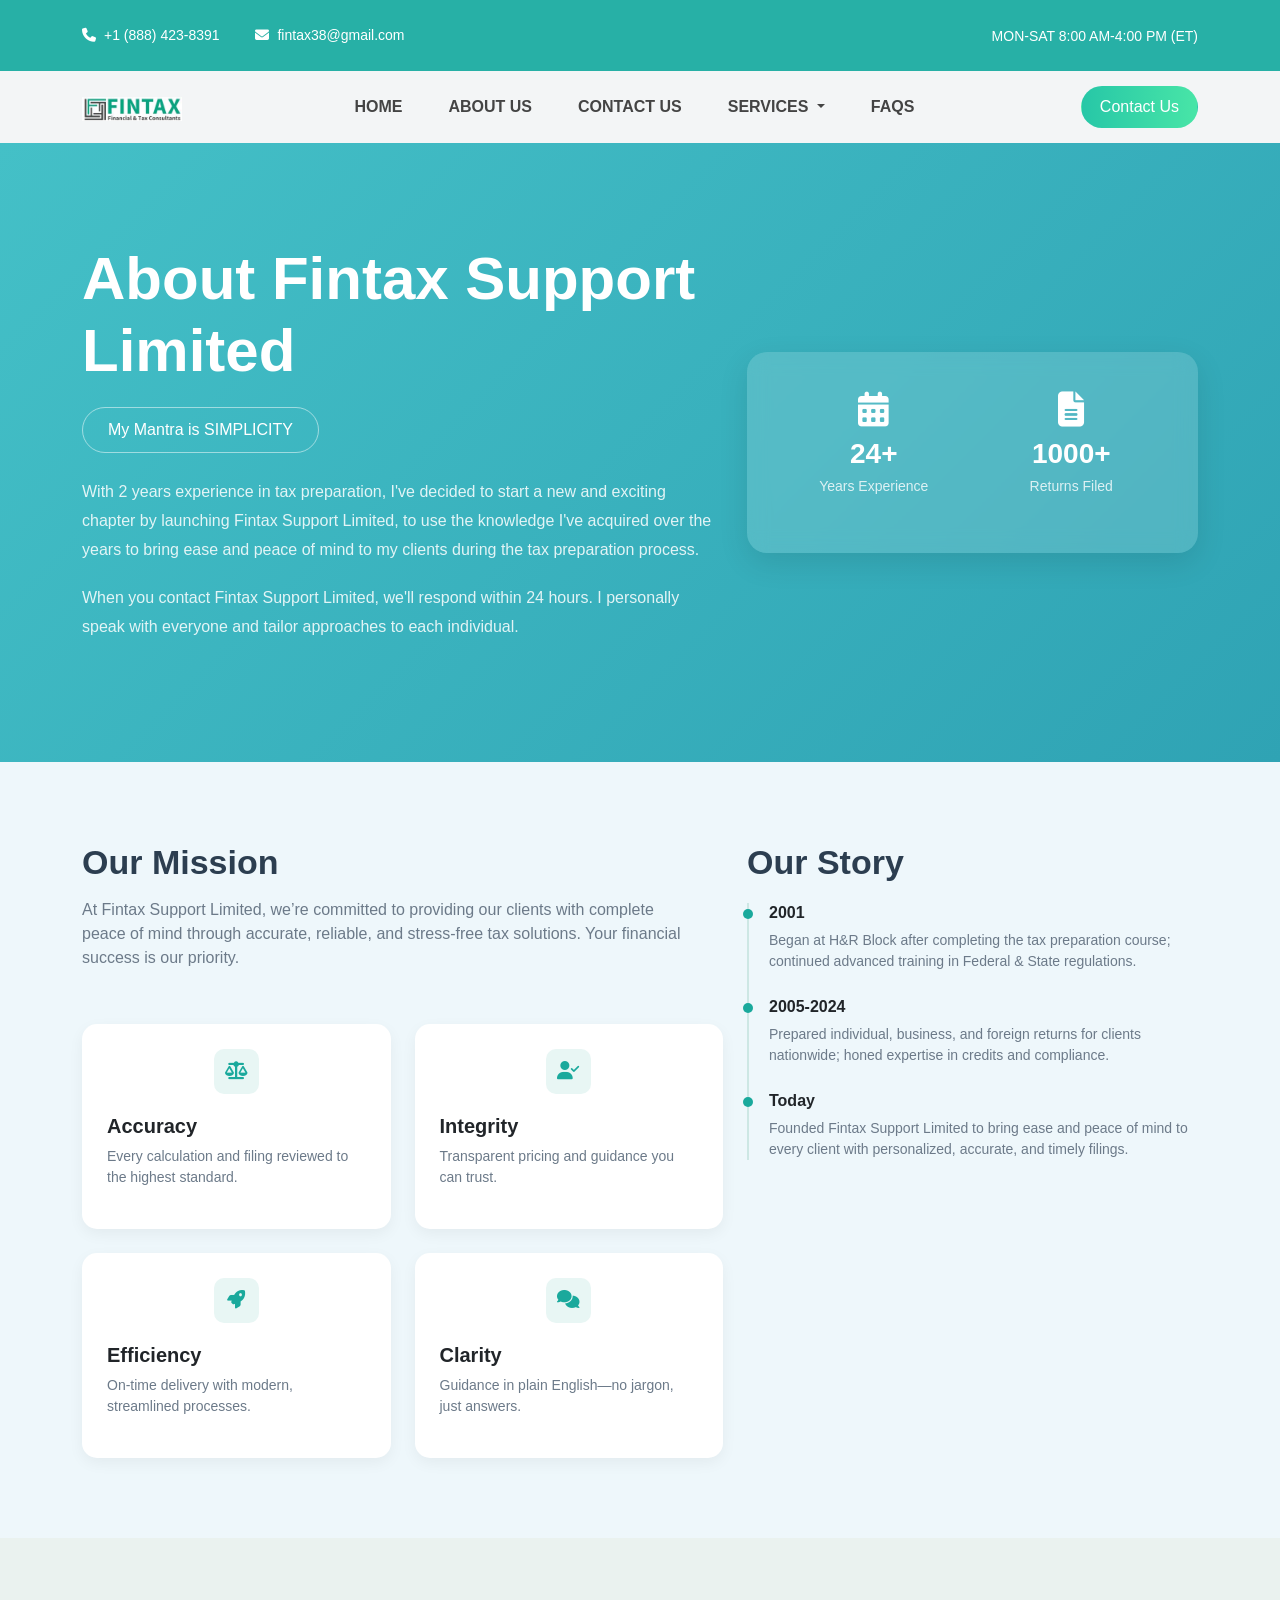
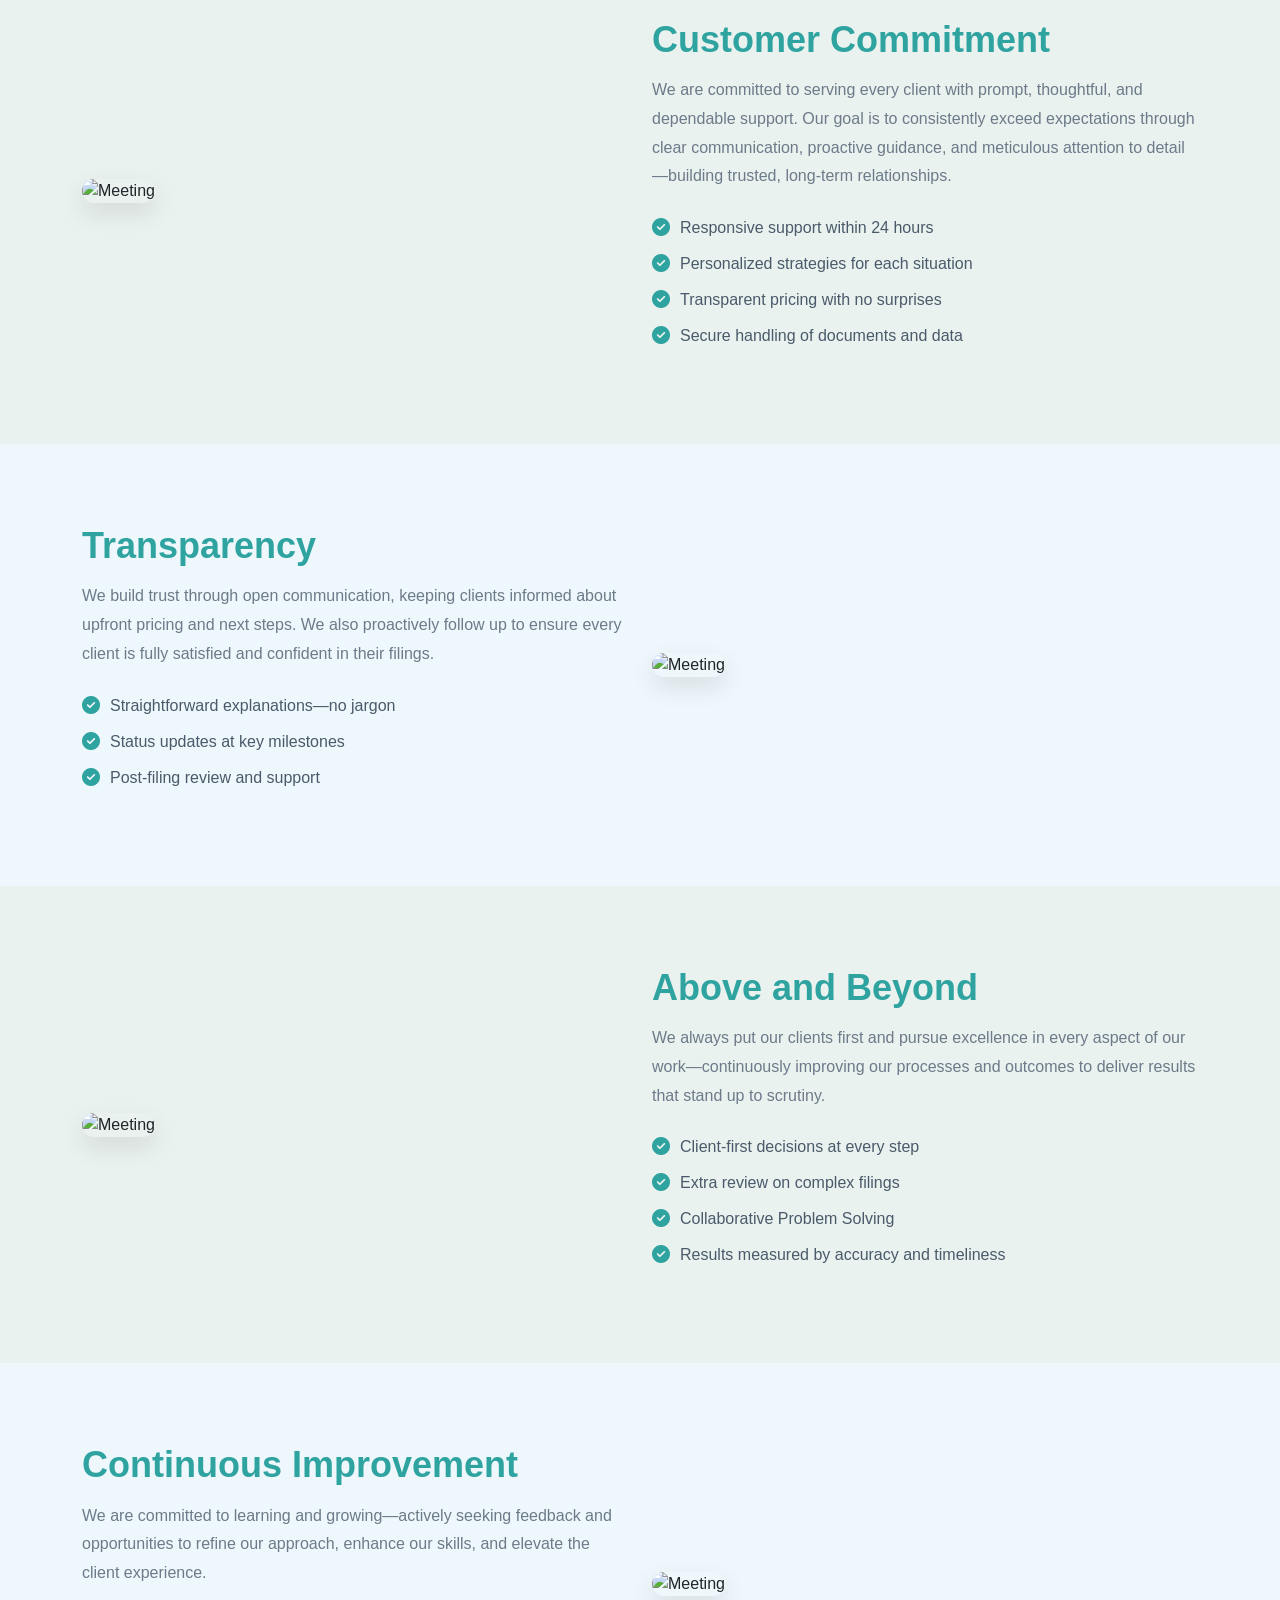
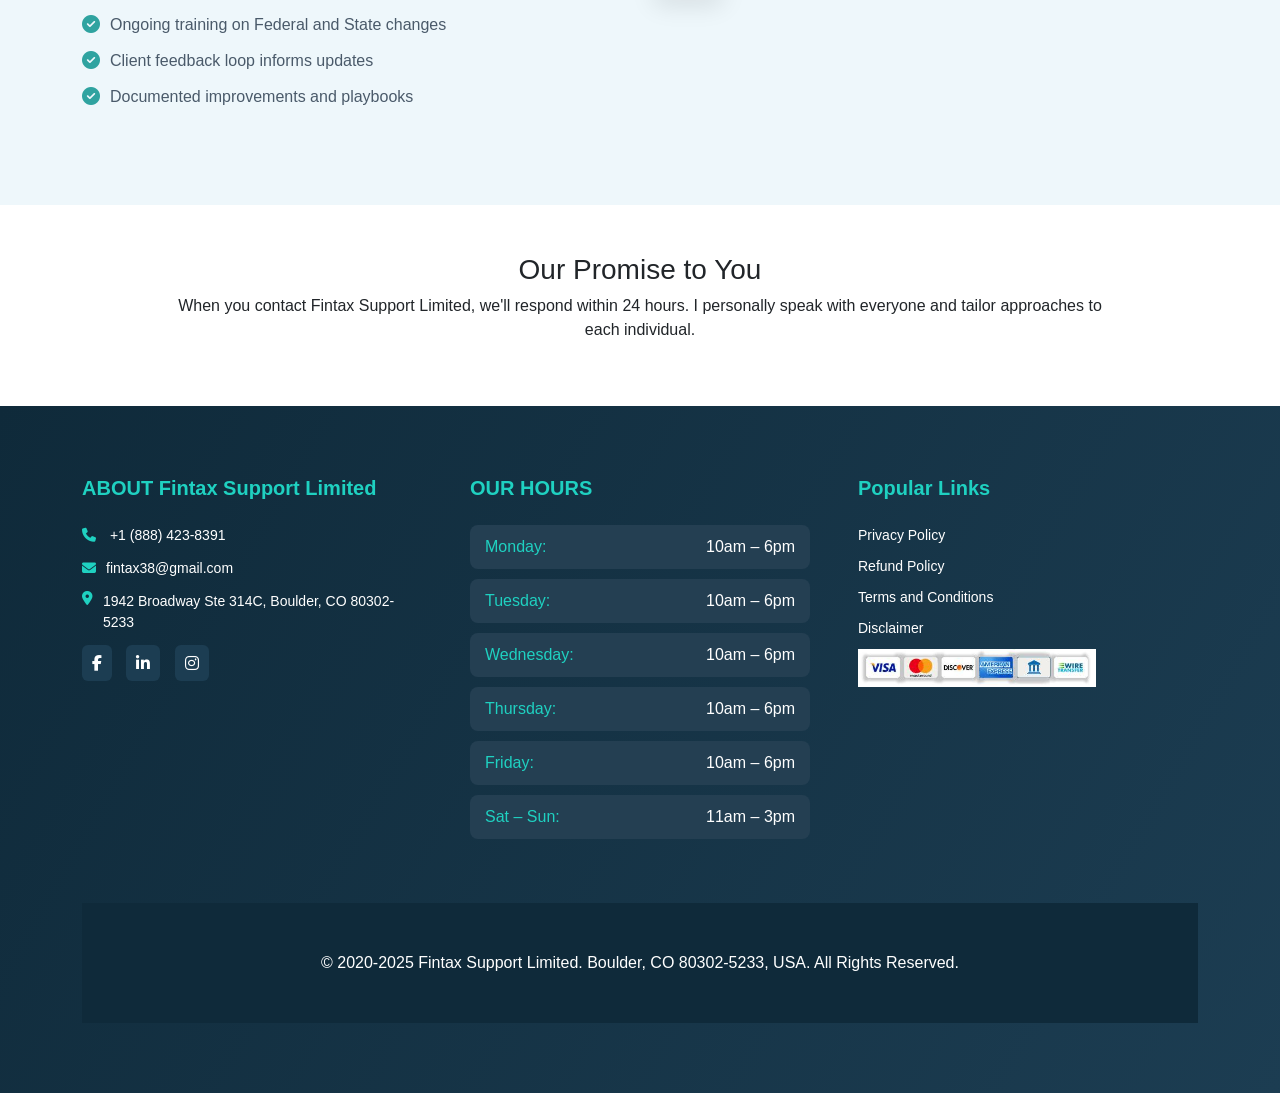
==== about.html @ e664fa4d "new project" ====
<!DOCTYPE html>
<html lang="en">
<head>
<meta charset="UTF-8">
<meta name="viewport" content="width=device-width, initial-scale=1.0">

<title>Fintax Support Limited</title>

<link href="https://cdn.jsdelivr.net/npm/bootstrap@5.3.2/dist/css/bootstrap.min.css" rel="stylesheet">
<link rel="stylesheet" href="css/style.css">
<link rel="stylesheet" href="css/about.css">

<link rel="stylesheet" href="https://cdnjs.cloudflare.com/ajax/libs/font-awesome/6.5.0/css/all.min.css">

</head>
<body>

<!-- Topbar -->
<div class="topbar">
<div class="container d-flex justify-content-between align-items-center">

<div class="top-contact">
<i class="fa fa-phone me-2"></i><a href="tel:+18884238391" class="text-white text-decoration-none">+1 (888) 423-8391</a> 
<span class="mx-3"></span>
<i class="fa fa-envelope me-2"></i><a href="mailto:fintax38@gmail.com" class="text-white text-decoration-none">fintax38@gmail.com</a> 
</div>

<div class="top-social">
<p>MON-SAT 8:00 AM-4:00 PM (ET)</p>
</div>

</div>
</div>


<!-- Navbar -->
<nav class="navbar navbar-expand-lg navbar-light main-nav">
<div class="container">

<a class="navbar-brand" href="/">
<img src="Fintax-01-removebg-preview.jfif" alt="" width="100px">
</a>

<button class="navbar-toggler" data-bs-toggle="collapse" data-bs-target="#navmenu">
<span class="navbar-toggler-icon"></span>
</button>

<div class="collapse navbar-collapse" id="navmenu">

<ul class="navbar-nav mx-auto">
<li class="nav-item"><a class="nav-link" href="/">HOME</a></li>
<li class="nav-item"><a class="nav-link" href="about.html">ABOUT US</a></li>
<li class="nav-item"><a class="nav-link" href="contact.html">CONTACT US</a></li>
<li class="nav-item dropdown">
    <a class="nav-link dropdown-toggle" href="#" id="resourcesDropdown" 
       role="button" data-bs-toggle="dropdown" aria-expanded="false">
        SERVICES
    </a>
     <ul class="dropdown-menu" aria-labelledby="resourcesDropdown">
        <li><a class="dropdown-item" href="/accounting-and-bookkeeping.html">Accounting & Bookkeeping</a></li>
        <li><a class="dropdown-item" href="tax-preparation.html">Tax Preparation & Planning</a></li>
        <li><a class="dropdown-item" href="payroll-compliance.html">Payroll Compliance Services</a></li>
        <li><a class="dropdown-item" href="cfo-advisory.html">CFO Advisory Services</a></li>
    </ul>
</li>
<li class="nav-item"><a class="nav-link" href="faqs.html">FAQS</a></li>
</ul>

<div class="nav-buttons">
<a href="contact.html" class="btn btn-book"> Contact Us</a>
</div>

</div>
</div>
</nav>



<section class="about-section">
<div class="container">

<div class="row align-items-center">

<!-- LEFT CONTENT -->
<div class="col-lg-7">

<h1 class="about-title">About Fintax Support Limited</h1>

<button class="mantra-btn">
My Mantra is SIMPLICITY
</button>

<p class="about-text">
With 2 years experience in tax preparation, I've decided to start a new and exciting chapter by launching Fintax Support Limited, to use the knowledge I've acquired over the years to bring ease and peace of mind to my clients during the tax preparation process.
</p>

<p class="about-text">
When you contact Fintax Support Limited, we'll respond within 24 hours. I personally speak with everyone and tailor approaches to each individual.
</p>

</div>


<!-- RIGHT CARD -->
<div class="col-lg-5">

<div class="stats-box">

<div class="row text-center">

<div class="col-6 stat-item">
<i class="fa-solid fa-calendar-days"></i>
<h3>24+</h3>
<p>Years Experience</p>
</div>

<div class="col-6 stat-item">
<i class="fa-solid fa-file-lines"></i>
<h3>1000+</h3>
<p>Returns Filed</p>
</div>

</div>

</div>

</div>

</div>
</div>
</section>



<section class="mission-section">

<div class="container">

<div class="row">

<!-- LEFT SIDE -->
<div class="col-lg-7">

<h2 class="section-title">Our Mission</h2>

<p class="mission-text">
At Fintax Support Limited, we’re committed to providing our clients with complete peace of mind through accurate, reliable, and stress-free tax solutions. Your financial success is our priority.
</p>

<div class="row g-4 mt-3">

<!-- CARD 1 -->
<div class="col-md-6">
<div class="mission-card">
<div class="icon-box">
<i class="fa-solid fa-scale-balanced"></i>
</div>
<h5>Accuracy</h5>
<p>Every calculation and filing reviewed to the highest standard.</p>
</div>
</div>

<!-- CARD 2 -->
<div class="col-md-6">
<div class="mission-card">
<div class="icon-box">
<i class="fa-solid fa-user-check"></i>
</div>
<h5>Integrity</h5>
<p>Transparent pricing and guidance you can trust.</p>
</div>
</div>

<!-- CARD 3 -->
<div class="col-md-6">
<div class="mission-card">
<div class="icon-box">
<i class="fa-solid fa-rocket"></i>
</div>
<h5>Efficiency</h5>
<p>On-time delivery with modern, streamlined processes.</p>
</div>
</div>

<!-- CARD 4 -->
<div class="col-md-6">
<div class="mission-card">
<div class="icon-box">
<i class="fa-solid fa-comments"></i>
</div>
<h5>Clarity</h5>
<p>Guidance in plain English—no jargon, just answers.</p>
</div>
</div>

</div>
</div>


<!-- RIGHT SIDE -->
<div class="col-lg-5">

<h2 class="section-title">Our Story</h2>

<div class="timeline">

<div class="timeline-item">
<h6>2001</h6>
<p>Began at H&R Block after completing the tax preparation course; continued advanced training in Federal & State regulations.</p>
</div>

<div class="timeline-item">
<h6>2005-2024</h6>
<p>Prepared individual, business, and foreign returns for clients nationwide; honed expertise in credits and compliance.</p>
</div>

<div class="timeline-item">
<h6>Today</h6>
<p>Founded Fintax Support Limited to bring ease and peace of mind to every client with personalized, accurate, and timely filings.</p>
</div>

</div>

</div>

</div>

</div>

</section>


<section class="commitment-section">

<div class="container">

<div class="row align-items-center">

<!-- LEFT IMAGE -->
<div class="col-lg-6 mb-4 mb-lg-0">

<img src="https://www.jvstaxservices.com/public/images/teamPlanning.webp" class="img-fluid commitment-img" alt="Meeting">

</div>


<!-- RIGHT CONTENT -->
<div class="col-lg-6">

<h2 class="commitment-title">Customer Commitment</h2>

<p class="commitment-text">
We are committed to serving every client with prompt, thoughtful, and dependable support. Our goal is to consistently exceed expectations through clear communication, proactive guidance, and meticulous attention to detail—building trusted, long-term relationships.
</p>

<ul class="commitment-list">

<li>
<i class="fa-solid fa-circle-check"></i>
Responsive support within 24 hours
</li>

<li>
<i class="fa-solid fa-circle-check"></i>
Personalized strategies for each situation
</li>

<li>
<i class="fa-solid fa-circle-check"></i>
Transparent pricing with no surprises
</li>

<li>
<i class="fa-solid fa-circle-check"></i>
Secure handling of documents and data
</li>

</ul>

</div>

</div>

</div>

</section>

<section class="commitment-section-2">

<div class="container">

<div class="row align-items-center">




<!-- RIGHT CONTENT -->
<div class="col-lg-6">

<h2 class="commitment-title">Transparency</h2>

<p class="commitment-text">
We build trust through open communication, keeping clients informed about upfront pricing and next steps. We also proactively follow up to ensure every client is fully satisfied and confident in their filings.
</p>

<ul class="commitment-list">

<li>
<i class="fa-solid fa-circle-check"></i>
Straightforward explanations—no jargon
</li>

<li>
<i class="fa-solid fa-circle-check"></i>
Status updates at key milestones
</li>

<li>
<i class="fa-solid fa-circle-check"></i>
Post‑filing review and support
</li>

</ul>

</div>

<!-- LEFT IMAGE -->
<div class="col-lg-6 mb-4 mb-lg-0">

<img src="https://www.jvstaxservices.com/public/images/handshake.webp" class="img-fluid commitment-img" alt="Meeting">

</div>

</div>

</div>

</section>


<section class="commitment-section">

<div class="container">

<div class="row align-items-center">

<!-- LEFT IMAGE -->
<div class="col-lg-6 mb-4 mb-lg-0">

<img src="https://www.jvstaxservices.com/public/images/jobTeam.webp" class="img-fluid commitment-img" alt="Meeting">

</div>


<!-- RIGHT CONTENT -->
<div class="col-lg-6">

<h2 class="commitment-title">Above and Beyond</h2>

<p class="commitment-text">
We always put our clients first and pursue excellence in every aspect of our work—continuously improving our processes and outcomes to deliver results that stand up to scrutiny.
</p>

<ul class="commitment-list">

<li>
<i class="fa-solid fa-circle-check"></i>
Client‑first decisions at every step
</li>

<li>
<i class="fa-solid fa-circle-check"></i>
Extra review on complex filings
</li>

<li>
<i class="fa-solid fa-circle-check"></i>
Collaborative Problem Solving
</li>

<li>
<i class="fa-solid fa-circle-check"></i>
Results measured by accuracy and timeliness
</li>

</ul>

</div>

</div>

</div>

</section>

<section class="commitment-section-2">

<div class="container">

<div class="row align-items-center">




<!-- RIGHT CONTENT -->
<div class="col-lg-6">

<h2 class="commitment-title">Continuous Improvement</h2>

<p class="commitment-text">
We are committed to learning and growing—actively seeking feedback and opportunities to refine our approach, enhance our skills, and elevate the client experience.
</p>

<ul class="commitment-list">

<li>
<i class="fa-solid fa-circle-check"></i>
Ongoing training on Federal and State changes
</li>

<li>
<i class="fa-solid fa-circle-check"></i>
Client feedback loop informs updates
</li>

<li>
<i class="fa-solid fa-circle-check"></i>
Documented improvements and playbooks
</li>

</ul>

</div>

<!-- LEFT IMAGE -->
<div class="col-lg-6 mb-4 mb-lg-0">

<img src="https://www.jvstaxservices.com/public/images/improvement.webp" class="img-fluid commitment-img" alt="Meeting">

</div>

</div>

</div>

</section>

<section>
    <div class="text-center py-5 w-75 mx-auto">
        <h3>Our Promise to You</h3>
        <p>When you contact Fintax Support Limited, we'll respond within 24 hours. I personally speak with everyone and tailor approaches to each individual.</p>
    </div>
</section>



<!-- FOOTER -->

<footer class="footer-section">

<div class="container">

<div class="row g-5">

<!-- ABOUT -->

<div class="col-lg-4">

<h5 class="footer-title">ABOUT Fintax Support Limited</h5>

<div class="footer-contact">

<p><a href="tel:+18884238391" class="text-white text-decoration-none"><i class="fa fa-phone"></i> +1 (888) 423-8391</a></p>
<p><a href="mailto:fintax38@gmail.com" class="text-white text-decoration-none"><i class="fa fa-envelope"></i>fintax38@gmail.com</a></p>

<p class="d-flex"><i class="fa fa-location-dot"></i> 1942 Broadway Ste 314C, Boulder, CO 80302-5233</p>



</div>

<div class="social-icons">

<i class="fab fa-facebook-f"></i>

<i class="fab fa-linkedin-in"></i>

<i class="fab fa-instagram"></i>

</div>

</div>



<!-- HOURS -->

<div class="col-lg-4">

<h5 class="footer-title">OUR HOURS</h5>

<ul class="hours">

<li><span>Monday:</span> 10am – 6pm</li>

<li><span>Tuesday:</span> 10am – 6pm</li>

<li><span>Wednesday:</span> 10am – 6pm</li>

<li><span>Thursday:</span> 10am – 6pm</li>

<li><span>Friday:</span> 10am – 6pm</li>

<li><span>Sat – Sun:</span> 11am – 3pm</li>

</ul>

</div>



<!-- SITEMAP -->

<div class="col-lg-4">

<h5 class="footer-title">Popular Links</h5>


<div class="row">

<div class="col-12">

<ul class="footer-links">

<li><a href="privacy.html"> Privacy Policy</a></li>

<li><a href="refunds.html">Refund Policy</a></li>

<li><a href="terms.html">Terms and Conditions</a></li>

<li><a href="disclaimer.html">Disclaimer</a></li>

 <li><img src="image.jfif" alt="" class="img-fluid" width="70%"></li>

</ul>

</div>

</div>

</div>


</div>

<div class="text-center mt-5  py-5" style="background-color:#0f2a3a;">
    © 2020-2025 Fintax Support Limited. Boulder, CO 80302-5233, USA. All Rights Reserved.
</div>

</div>

</footer>

<script src="https://cdn.jsdelivr.net/npm/bootstrap@5.3.2/dist/js/bootstrap.bundle.min.js"></script>
</body>
</html>
---- css/style.css ----
*{
margin:0;
padding:0;
box-sizing:border-box;
font-family: 'Poppins', sans-serif;
}


/* topbar */

.topbar{
background:#27b0a6;
color:#fff;
font-size:14px;
padding:8px 0;
}

.top-social{
padding-top: 18px;
cursor:pointer;
}



    .pricing-section {
      padding: 80px 0;
    }

    .section-title {
      font-size: 32px;
      font-weight: 700;
      margin-bottom: 50px;
    }

    .card {
      border: none;
      border-radius: 20px;
      padding: 30px 20px;
      border: 2px solid #184b6b;
      transition: 0.4s;
      background: #fff;
      position: relative;
      overflow: hidden;
    }

    .card:hover {
      transform: translateY(-12px);
      box-shadow: 0 20px 40px rgba(0,0,0,0.1);
    }

    .price {
      font-size: 36px;
      font-weight: bold;
      margin: 15px 0;
      color: #333;
    }

    .card ul li {
      margin: 10px 0;
      color: #555;
    }

    .btn-custom {
      border-radius: 30px;
      padding: 10px 25px;
      font-weight: 500;
      transition: 0.3s;
    }

    .btn-gradient {
      background: linear-gradient(45deg, #ff7a00, #ffb347);
      border: none;
      color: #fff;
    }

    .btn-gradient:hover {
      opacity: 0.9;
    }

    /* Trial Highlight */
    .trial {
      border: 2px solid #ff7a00;
      background: linear-gradient(135deg, #fff7f0, #fff);
    }

    .badge-trial {
      position: absolute;
      top: 15px;
      right: 15px;
      background: #ff7a00;
      color: #fff;
      font-size: 12px;
      padding: 6px 12px;
      border-radius: 20px;
    }

    /* Premium Highlight */
    .premium {
      border: 2px solid #4f46e5;
      background: linear-gradient(135deg, #eef2ff, #ffffff);
    }

    .badge-popular {
      position: absolute;
      top: 15px;
      right: 15px;
      background: #4f46e5;
      color: #fff;
      font-size: 12px;
      padding: 6px 12px;
      border-radius: 20px;
    }


/* navbar */

.main-nav{
background:#f3f5f6;
padding:15px 0;
}

.navbar-nav .nav-link{
margin:0 15px;
font-weight:600;
color:#444;
}

.nav-buttons .btn{
margin-left:10px;
}

.btn-signin{
background:#2fb3a7;
color:#fff;
padding:8px 18px;
border-radius:8px;
}

.btn-book{
background:linear-gradient(90deg,#27c7a7,#48e5a7);
color:#fff;
padding:8px 18px;
border-radius:25px;
}


/* hero section */

.hero-section{
background:linear-gradient(90deg,#2fb3a7,#4cb8c4);
padding:0px 0;
color:#fff;
}

.hero-text h1{
font-size:65px;
font-weight:800;
margin-bottom:20px;
}

.hero-sub{
font-size:30px;
margin-bottom:25px;
max-width:600px;
}

.hero-list span{
margin-right:20px;
font-weight:500;
}

.hero-buttons{
margin-top:30px;
}

.btn-primary-custom{
background:linear-gradient(90deg,#2ee59d,#39d3a4);
color:#fff;
padding:14px 28px;
border-radius:30px;
font-weight:600;
margin-right:10px;
}

.btn-outline-custom{
border:2px solid rgba(255,255,255,0.6);
color:#fff;
padding:12px 26px;
border-radius:30px;
}

.hero-img{
max-width:100%;
}

.info-cards{
padding:70px 0;
background:#f3f3f3;
}

.info-card{
background:#fff;
border-radius:18px;
overflow:hidden;
box-shadow:0 10px 25px rgba(0,0,0,0.1);
height:100%;
}

.card-img{
width:100%;
height:220px;
object-fit:cover;
}

.logo-box{
background:#cfe3ee;
display:flex;
flex-direction:column;
justify-content:center;
align-items:center;
height:220px;
}

.logo-box h3{
font-weight:700;
color:#184b6b;
}

.logo-box p{
font-style:italic;
color:#184b6b;
}

.info-card{
background:#fff;
border-radius:18px;
overflow:hidden;
box-shadow:0 10px 25px rgba(0,0,0,0.1);
height:100%;
display:flex;
flex-direction:column;
}

.card-body{
padding:25px;
display:flex;
flex-direction:column;
height:auto;
}

.card-btn{
background:linear-gradient(90deg,#38b6a8,#2aa79c);
color:#fff;
padding:12px 30px;
border-radius:8px;
font-size:13px;
display:inline-block;
font-weight:600;
margin-top:auto; /* button bottom par chala jayega */
}

.card-body p{
color:#666;
font-size:18px;
min-height:70px;
}


.small-btn{
display:block;
width:80%;
margin:10px auto;
}



.service-section{
padding:70px 0;
background-color: #eef7fb;
}

.service-card{
background:#fff;
padding:40px 25px;
border-radius:20px;
box-shadow:0 10px 25px rgba(0,0,0,0.05);
height:100%;
transition:0.3s;
}

.service-card:hover{
transform:translateY(-5px);
}

.icon-box{
width:70px;
height:70px;
margin:0 auto 20px;
background:#e9f6f5;
border-radius:15px;
display:flex;
align-items:center;
justify-content:center;
font-size:26px;
color:#2bb3a8;
}

.service-card h4{
font-weight:700;
font-size:20px;
margin-bottom:15px;
color:#2f3b4a;
}

.service-card p{
font-size:15px;
color:#6c7a89;
margin-bottom:20px;
}

.appointment-btn{
background:#2bb3a8;
color:#fff;
padding:12px 22px;
border-radius:10px;
font-weight:600;
}

.appointment-btn:hover{
background:#229e94;
color:#fff;
}


.guarantee-section{
padding:80px 0;
background:#f5f7f8;
}

.heading h2{
font-size:42px;
font-weight:700;
color:#1fa79b;
}

.heading h3{
font-size:32px;
color:#1fa79b;
margin-top:10px;
}

.person-img img{
border-radius:20px;
width: 50%;
}

.accordion-item{
border-radius:15px;
margin-bottom:15px;
border:none;
box-shadow:0 5px 15px rgba(0,0,0,0.05);
overflow:hidden;
}

.accordion-button{
font-weight:600;
color:#1fa79b;
background:#fff;
}

.active-item .accordion-button{
background:#1fa79b;
}

.accordion-body{
background:#fff;
padding:25px;
}

.acc-img{
width:120px;
}

.view-btn{
background:#2bb3a8;
color:#fff;
padding:10px 20px;
border-radius:8px;
text-decoration:none;
font-weight:600;
}

.view-btn:hover{
background:#229e94;
color:#fff;
}

.testimonial-section{
padding:90px 0;
background:linear-gradient(90deg,#d6e3ea,#eef4f7);
}

.title{
font-size:42px;
font-weight:700;
color:#2f6b8a;
}

.subtitle{
color:#6c7a89;
margin-top:10px;
}

.feedback-btn{
background:#1fa79b;
color:#fff;
padding:12px 22px;
border-radius:30px;
text-decoration:none;
font-weight:600;
}

.feedback-btn i{
margin-right:8px;
}

.rating-box{
width:220px;
margin:40px auto;
background:#e8f2f4;
padding:30px;
border-radius:20px;
box-shadow:0 10px 25px rgba(0,0,0,0.08);
}

.rating-box h3{
font-size:40px;
font-weight:700;
color:#2f6b8a;
}

.stars{
color:#18a999;
font-size:20px;
margin-bottom:10px;
}

.stars.small{
font-size:14px;
}

.testimonial-card{
background:#fff;
padding:30px;
border-radius:20px;
box-shadow:0 10px 25px rgba(0,0,0,0.08);
height:100%;
}

.user{
display:flex;
align-items:center;
gap:15px;
margin-bottom:15px;
}

.avatar{
width:45px;
height:45px;
background:#2f6b8a;
color:#fff;
border-radius:50%;
display:flex;
align-items:center;
justify-content:center;
}

.review{
color:#5c6b78;
font-style:italic;
margin-top:15px;
}

.date{
display:block;
text-align:right;
margin-top:20px;
font-size:14px;
color:#7a8b97;
}


/* CTA */

.cta-section{

background:#eee;
padding:60px 20px;
border-radius:20px;

}

.cta-section h2{

font-weight:700;
color:#2d4a6b;

}

.cta-section p{

color:#666;
margin-top:10px;

}


.btn-outline-custom{

border:2px solid #2c6cb8;
padding:10px 26px;
border-radius:30px;
color:#2c6cb8;
font-weight:600;

}



/* FOOTER */

.footer-section{

background:linear-gradient(120deg,#0f2a3a,#1c3d52);
color:white;
padding:70px 0;

}

.footer-title{

color:#1fd1c1;
margin-bottom:25px;
font-weight:700;

}

.footer-contact p{

margin-bottom:12px;
font-size:14px;

}

.footer-contact i{

color:#1fd1c1;
margin-right:10px;

}

.social-icons i{

background:#1c3d52;
padding:10px;
border-radius:6px;
margin-right:10px;
cursor:pointer;

}

.hours{

list-style:none;
padding:0;

}

.hours li{

background:#243f52;
margin-bottom:10px;
padding:10px 15px;
border-radius:8px;
display:flex;
justify-content:space-between;

}

.hours span{

color:#1fd1c1;

}

.footer-links{

list-style:none;
padding:0;

}

.footer-links li{

margin-bottom:10px;
font-size:14px;
cursor:pointer;

}

.footer-links li:hover{

color:#1fd1c1;

}

.footer-links a{

margin-bottom:10px;
font-size:14px;
cursor:pointer;
color: white;
text-decoration: none;

}

.footer-links a:hover{

color:#1fd1c1;

}
.text-primary-1{
   color:#1fd1c1; 
}
---- css/about.css ----
.about-section{
padding:100px 0;
background: linear-gradient(135deg,#44c0c7,#2fa3b4);
color:white;
}


/* TITLE */

.about-title{
font-size:60px;
font-weight:700;
margin-bottom:20px;
}


/* BUTTON */

.mantra-btn{
background:transparent;
border:1px solid rgba(255,255,255,0.5);
padding:10px 25px;
border-radius:30px;
color:white;
margin-bottom:25px;
}


/* TEXT */

.about-text{
color:rgba(255,255,255,0.85);
line-height:1.8;
margin-bottom:20px;
}


/* CARD */

.stats-box{
background:rgba(255,255,255,0.15);
padding:40px;
border-radius:20px;
backdrop-filter: blur(10px);
box-shadow:0 10px 30px rgba(0,0,0,0.1);
}


/* ICON */

.stat-item i{
font-size:35px;
margin-bottom:10px;
}


/* NUMBERS */

.stat-item h3{
font-size:28px;
font-weight:700;
margin-bottom:5px;
}


/* TEXT */

.stat-item p{
font-size:14px;
opacity:0.8;
}

.mission-section{
padding:80px 0;
background:#eef7fb;
}

.section-title{
font-size:34px;
font-weight:700;
margin-bottom:15px;
color:#2c3e50;
}

.mission-text{
color:#6c7a89;
margin-bottom:30px;
max-width:600px;
}

.mission-card{
background:white;
padding:25px;
border-radius:15px;
box-shadow:0 5px 15px rgba(0,0,0,0.05);
height:100%;
}

.mission-card h5{
font-weight:600;
margin-top:10px;
}

.mission-card p{
color:#6c7a89;
font-size:14px;
}

.icon-box{
width:45px;
height:45px;
border-radius:10px;
background:#e8f6f4;
display:flex;
align-items:center;
justify-content:center;
color:#1aa99c;
font-size:18px;
}

/* TIMELINE */

.timeline{
border-left:2px solid #cde7e4;
padding-left:20px;
margin-top:20px;
}

.timeline-item{
position:relative;
margin-bottom:25px;
}

.timeline-item::before{
content:"";
width:10px;
height:10px;
background:#1aa99c;
border-radius:50%;
position:absolute;
left:-26px;
top:6px;
}

.timeline-item h6{
font-weight:700;
}

.timeline-item p{
font-size:14px;
color:#6c7a89;
}


/* SECTION */

.commitment-section{
    background:#eaf2ef;
padding:80px 0;
}

.commitment-section-2{
    background:#eef7fb;
padding:80px 0;
}

/* IMAGE */

.commitment-img{
border-radius:12px;
box-shadow:0 10px 25px rgba(0,0,0,0.1);
}


/* TITLE */

.commitment-title{
font-size:36px;
font-weight:700;
color:#2fa3a0;
margin-bottom:15px;
}


/* TEXT */

.commitment-text{
color:#6c7a89;
line-height:1.8;
margin-bottom:25px;
}


/* LIST */

.commitment-list{
list-style:none;
padding:0;
}

.commitment-list li{
margin-bottom:12px;
font-size:16px;
color:#4a5a6a;
display:flex;
align-items:center;
gap:10px;
}


/* ICON */

.commitment-list i{
color:#2fa3a0;
font-size:18px;
}




/* CONTACT INFO */

.contact-info-section{
padding:80px 0;
background-color:white;
}

.contact-title{
font-size:40px;
font-weight:700;
margin-bottom:10px;
}

.contact-desc{
color:#6c7a89;
max-width:600px;
margin:auto;
}


/* CARDS */

.contact-card{
background:white;
padding:30px;
border-radius:12px;
box-shadow:0 50px 70px rgba(0,0,0,0.05);
transition:0.3s;
}

.contact-card:hover{
transform:translateY(-5px);
}

.contact-card i{
font-size:35px;
color:#2fa3a0;
margin-bottom:10px;
}

.contact-card h5{
font-weight:600;
}


/* FORM SECTION */

.contact-form-section{
padding:80px 0;
background-color: #eef7fb;
}
.contact-info-section-2{
padding:80px 0;
background-color: #eef7fb;
}
.form-box{
background:white;
padding:40px;
border-radius:15px;
box-shadow:0 10px 30px rgba(0,0,0,0.05);
max-width:900px;
margin:auto;
}

.form-control{
padding:12px;
border-radius:8px;
}

.submit-btn{
background:#2fa3a0;
color:white;
border:none;
padding:12px 35px;
border-radius:30px;
margin-top:10px;
}

.submit-btn:hover{
background:#238d8b;
}

.faq-section {
      padding: 60px 0;
    }
    .section-title {
      font-weight: 700;
      margin-bottom: 15px;
    }
    .accordion-button:focus {
      box-shadow: none;
    }
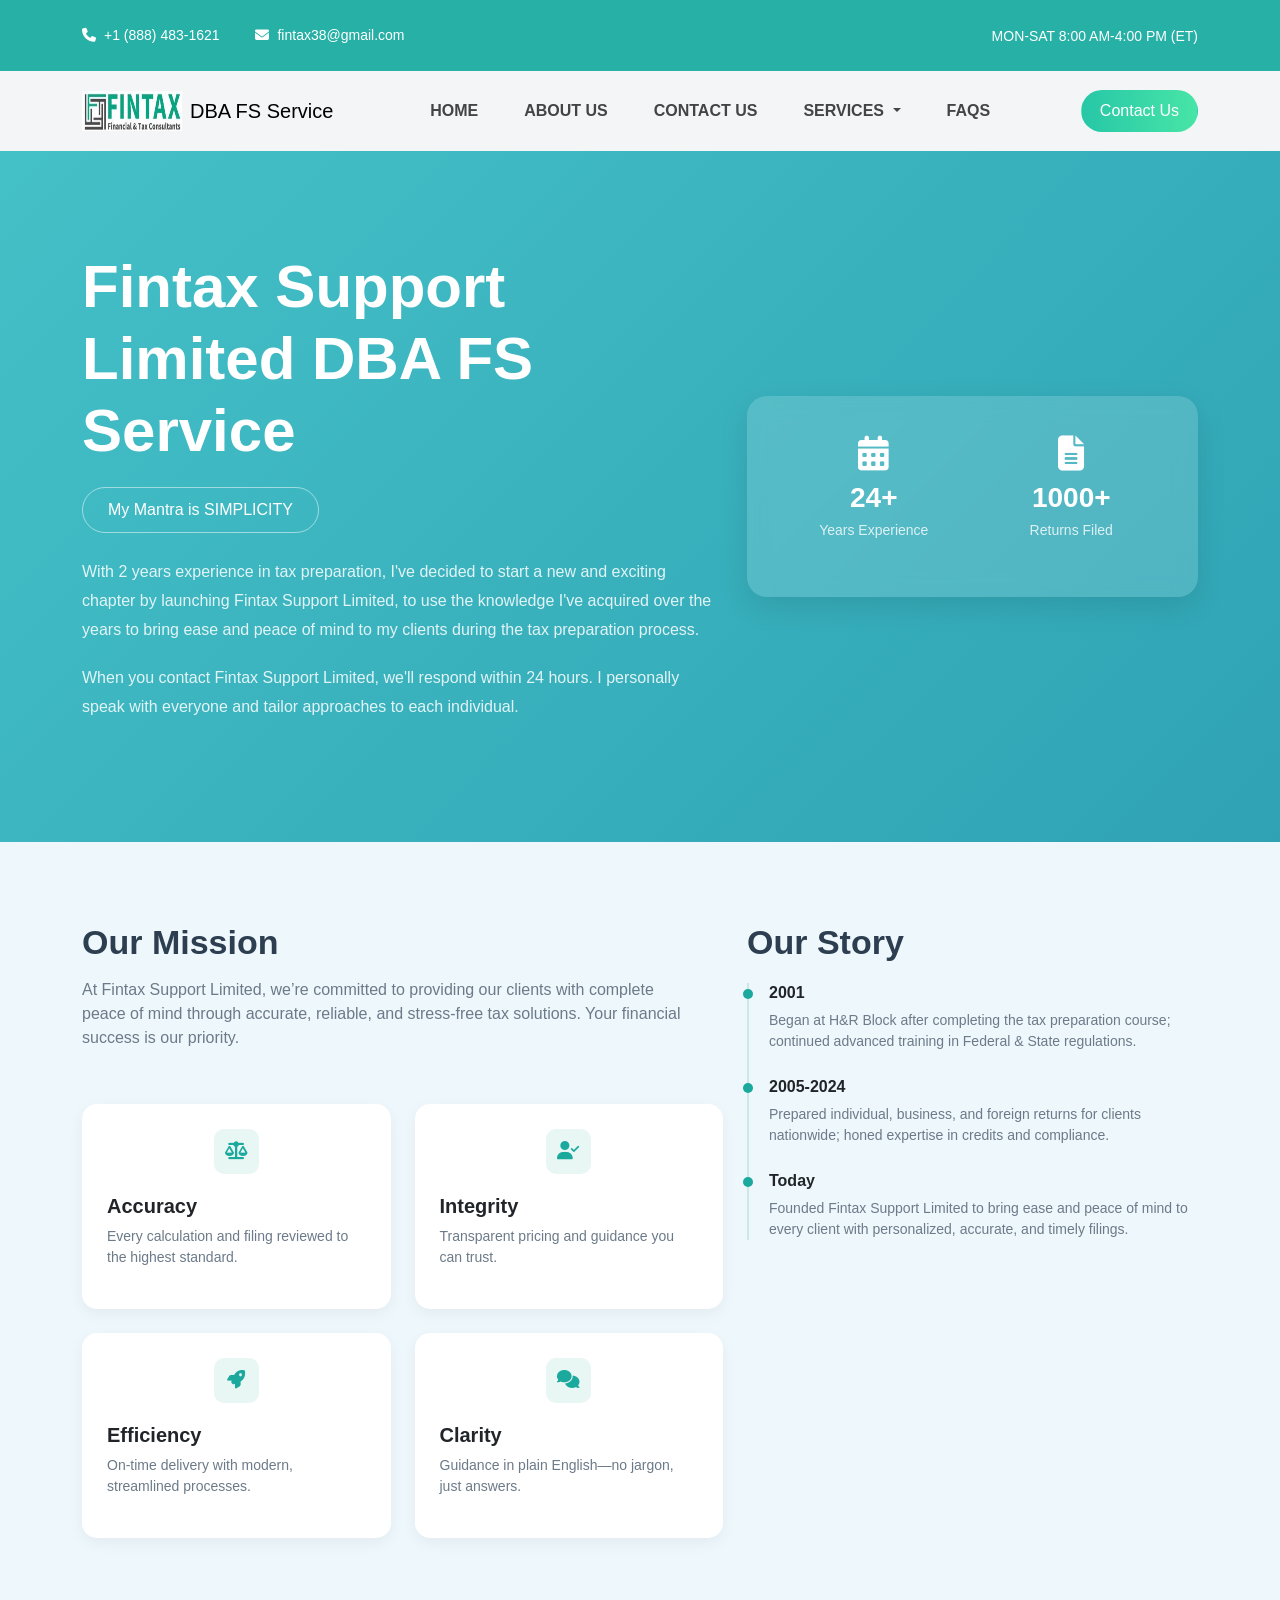
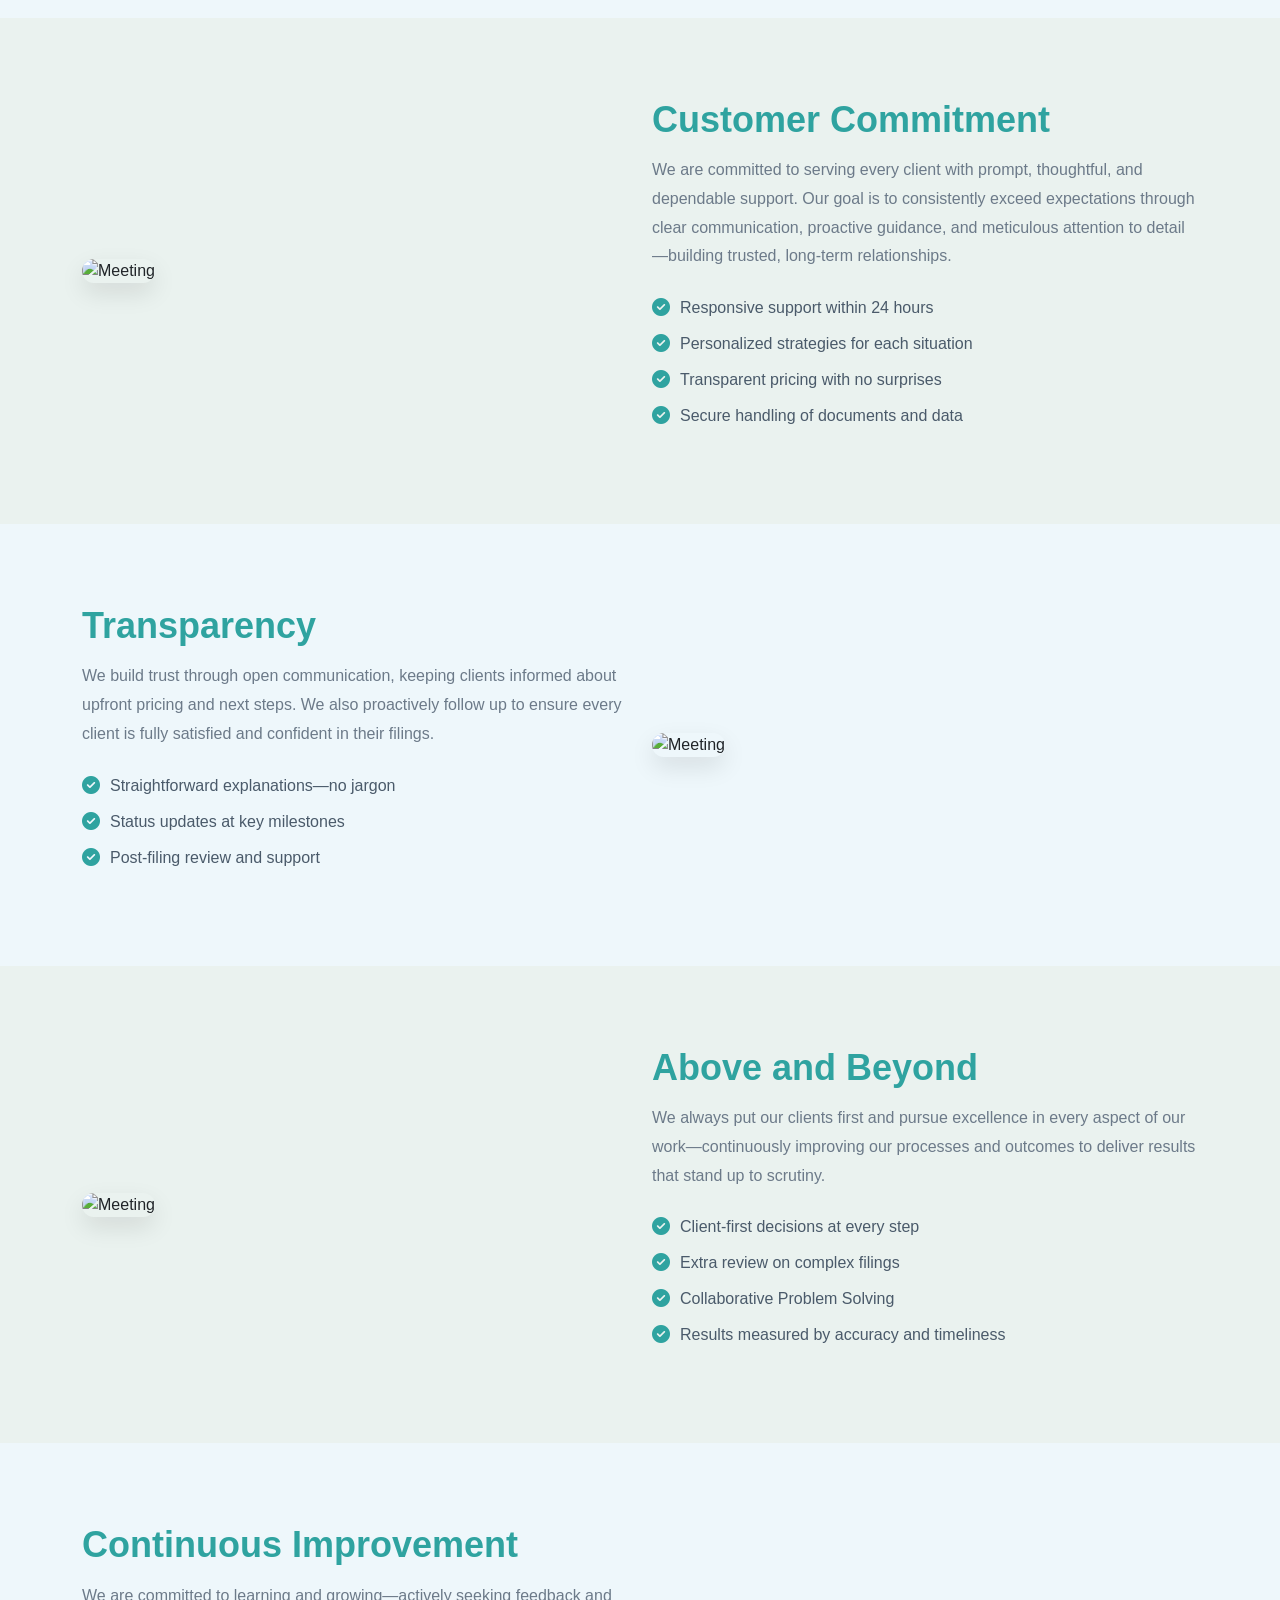
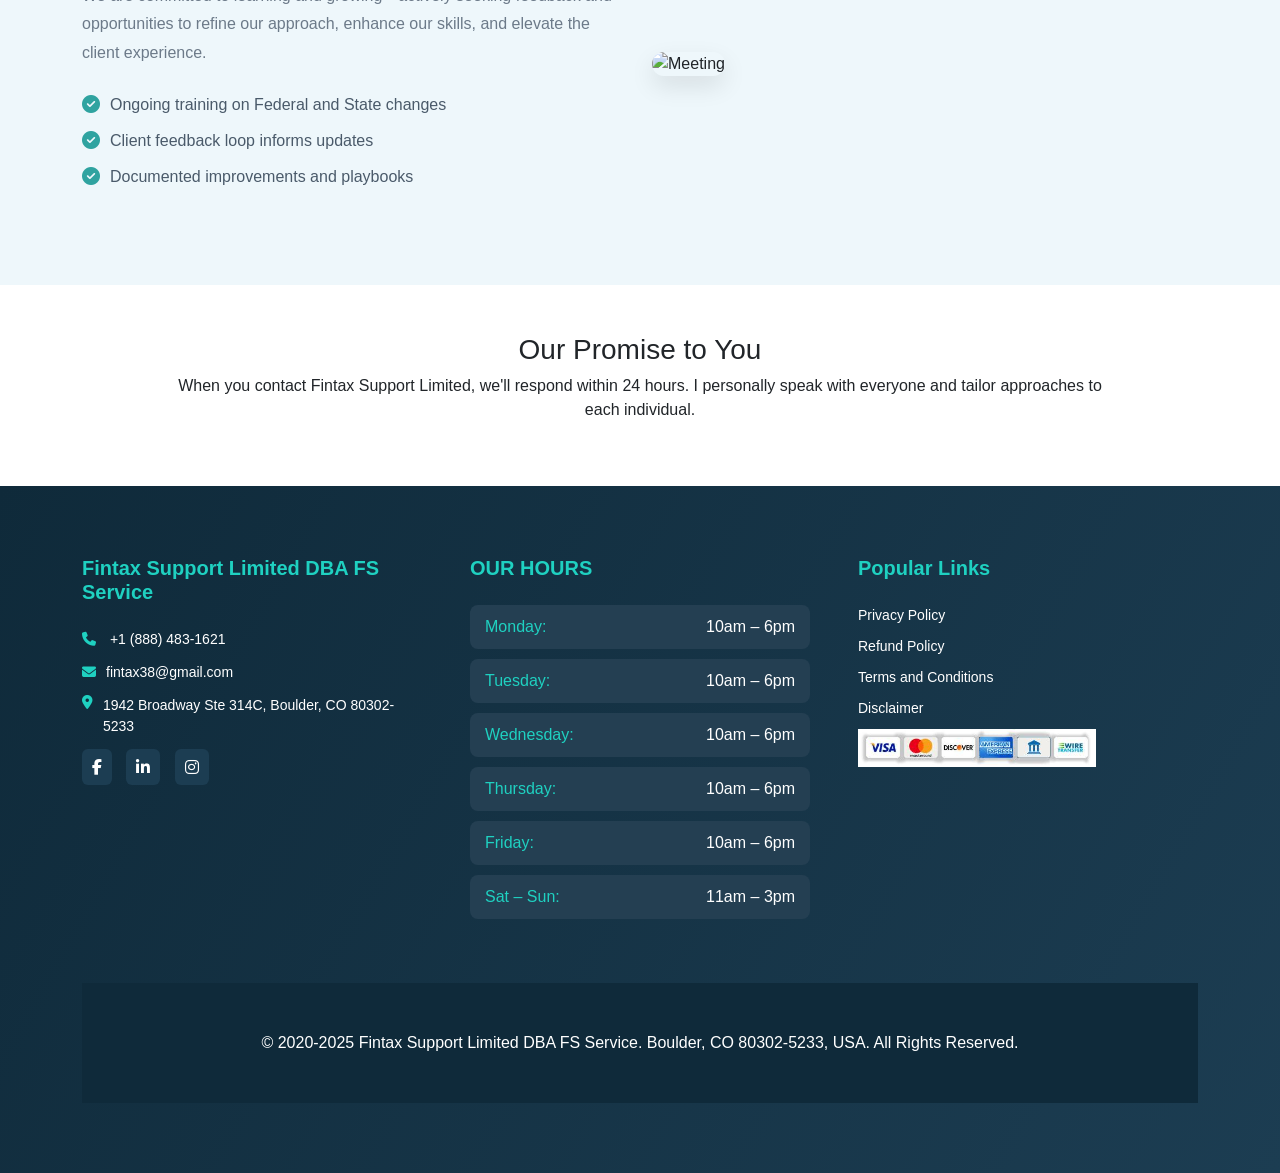
==== commit 18082736: "new changes" ====
--- a/about.html
+++ b/about.html
@@ -20,7 +20,7 @@
 <div class="container d-flex justify-content-between align-items-center">
 
 <div class="top-contact">
-<i class="fa fa-phone me-2"></i><a href="tel:+18884238391" class="text-white text-decoration-none">+1 (888) 423-8391</a> 
+<i class="fa fa-phone me-2"></i><a href="tel:+18884831621" class="text-white text-decoration-none">+1 (888) 483-1621</a> 
 <span class="mx-3"></span>
 <i class="fa fa-envelope me-2"></i><a href="mailto:fintax38@gmail.com" class="text-white text-decoration-none">fintax38@gmail.com</a> 
 </div>
@@ -37,8 +37,9 @@
 <nav class="navbar navbar-expand-lg navbar-light main-nav">
 <div class="container">
 
-<a class="navbar-brand" href="/">
+<a class="navbar-brand d-flex " href="/">
 <img src="Fintax-01-removebg-preview.jfif" alt="" width="100px">
+<h5 class="ms-2 mt-2">DBA FS Service</h5>
 </a>
 
 <button class="navbar-toggler" data-bs-toggle="collapse" data-bs-target="#navmenu">
@@ -84,7 +85,7 @@
 <!-- LEFT CONTENT -->
 <div class="col-lg-7">
 
-<h1 class="about-title">About Fintax Support Limited</h1>
+<h1 class="about-title">Fintax Support Limited DBA FS Service</h1>
 
 <button class="mantra-btn">
 My Mantra is SIMPLICITY
@@ -466,11 +467,11 @@
 
 <div class="col-lg-4">
 
-<h5 class="footer-title">ABOUT Fintax Support Limited</h5>
+<h5 class="footer-title">Fintax Support Limited DBA FS Service</h5>
 
 <div class="footer-contact">
 
-<p><a href="tel:+18884238391" class="text-white text-decoration-none"><i class="fa fa-phone"></i> +1 (888) 423-8391</a></p>
+<p><a href="tel:+18884831621" class="text-white text-decoration-none"><i class="fa fa-phone"></i> +1 (888) 483-1621</a></p>
 <p><a href="mailto:fintax38@gmail.com" class="text-white text-decoration-none"><i class="fa fa-envelope"></i>fintax38@gmail.com</a></p>
 
 <p class="d-flex"><i class="fa fa-location-dot"></i> 1942 Broadway Ste 314C, Boulder, CO 80302-5233</p>
@@ -554,7 +555,7 @@
 </div>
 
 <div class="text-center mt-5  py-5" style="background-color:#0f2a3a;">
-    © 2020-2025 Fintax Support Limited. Boulder, CO 80302-5233, USA. All Rights Reserved.
+    © 2020-2025 Fintax Support Limited DBA FS Service. Boulder, CO 80302-5233, USA. All Rights Reserved.
 </div>
 
 </div>
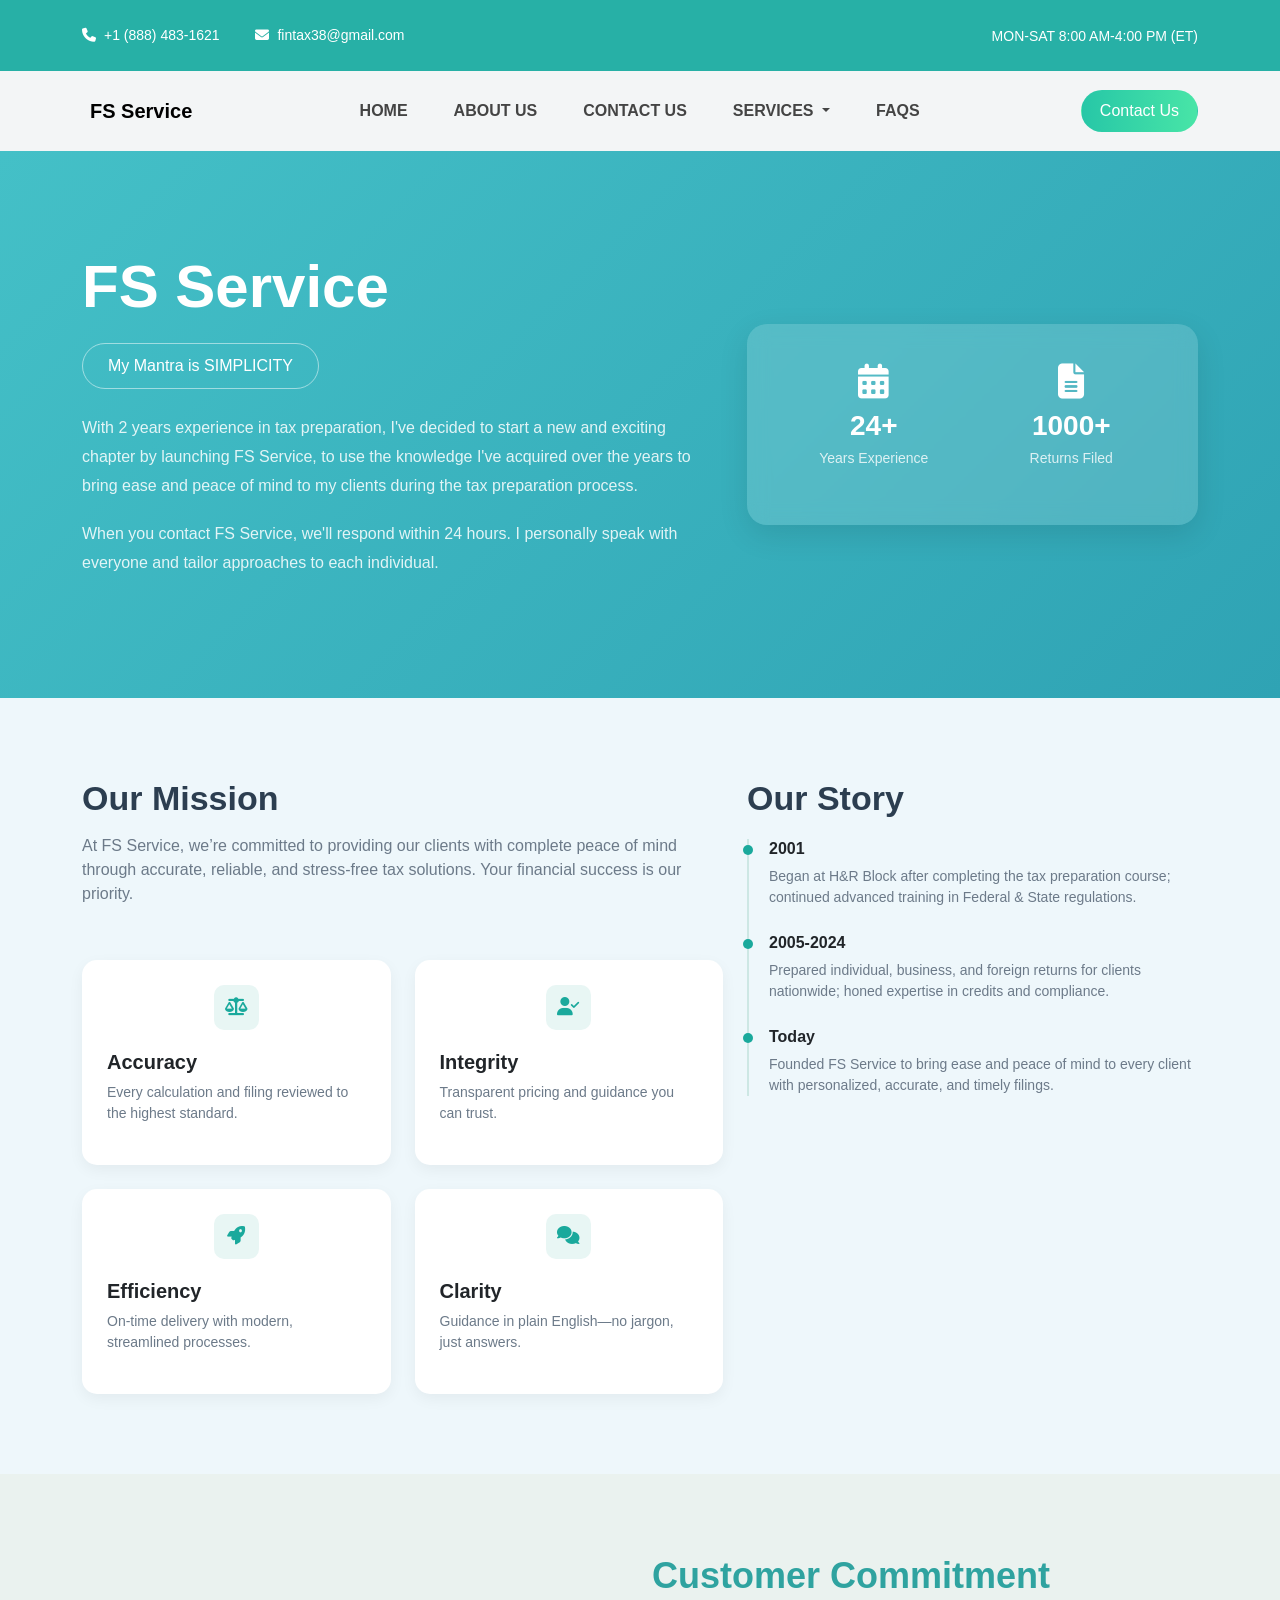
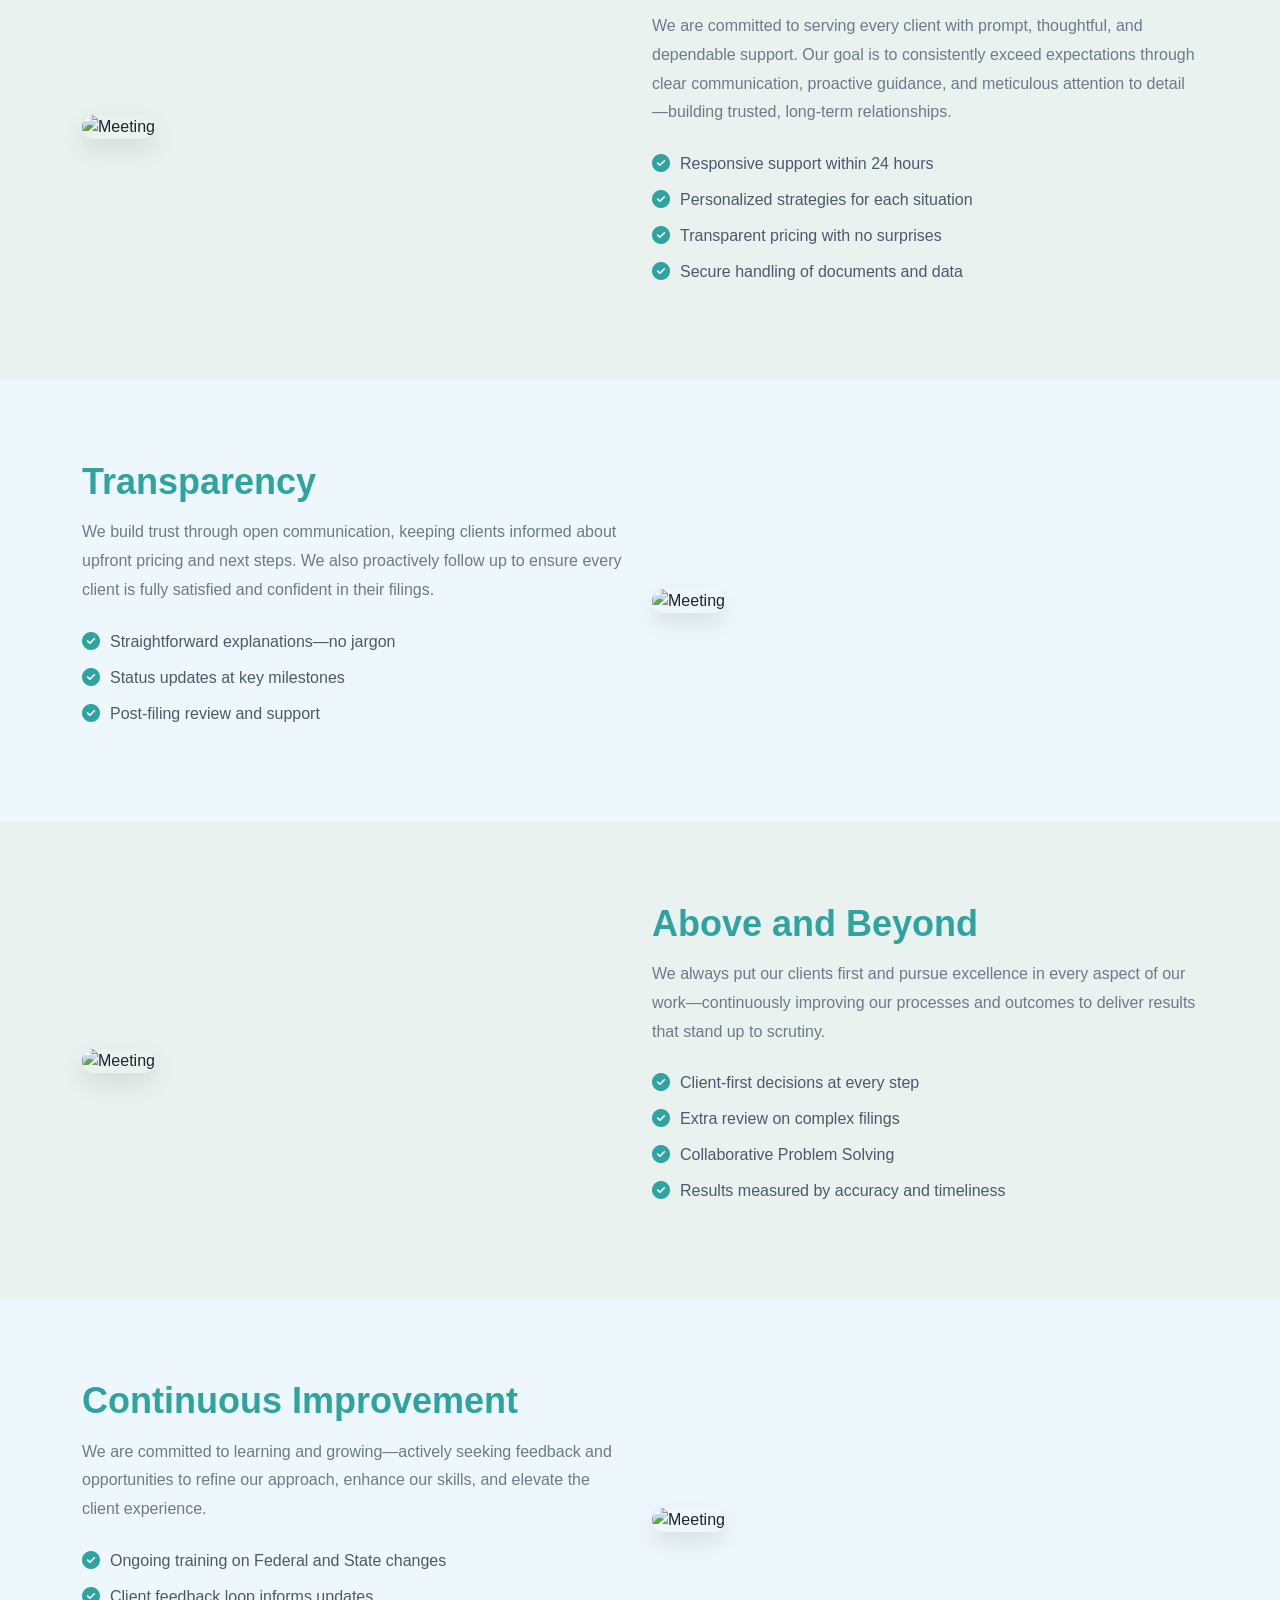
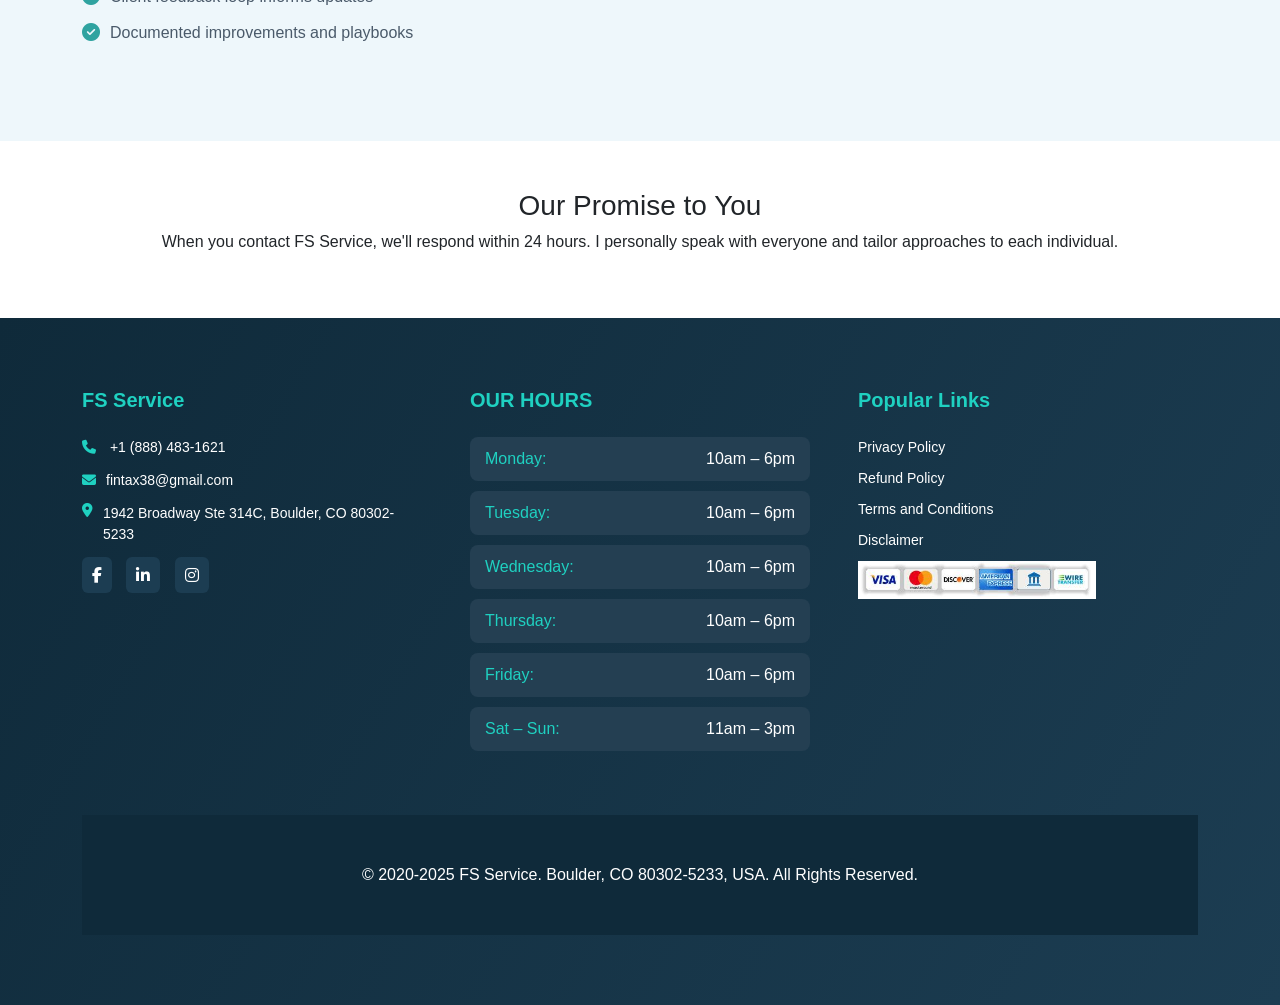
==== commit 2c5c1144: "new update" ====
--- a/about.html
+++ b/about.html
@@ -4,7 +4,7 @@
 <meta charset="UTF-8">
 <meta name="viewport" content="width=device-width, initial-scale=1.0">
 
-<title>Fintax Support Limited</title>
+<title> FS Service</title>
 
 <link href="https://cdn.jsdelivr.net/npm/bootstrap@5.3.2/dist/css/bootstrap.min.css" rel="stylesheet">
 <link rel="stylesheet" href="css/style.css">
@@ -38,8 +38,7 @@
 <div class="container">
 
 <a class="navbar-brand d-flex " href="/">
-<img src="Fintax-01-removebg-preview.jfif" alt="" width="100px">
-<h5 class="ms-2 mt-2">DBA FS Service</h5>
+<h5 class="ms-2 mt-2 fw-bold">FS Service</h5>
 </a>
 
 <button class="navbar-toggler" data-bs-toggle="collapse" data-bs-target="#navmenu">
@@ -85,18 +84,18 @@
 <!-- LEFT CONTENT -->
 <div class="col-lg-7">
 
-<h1 class="about-title">Fintax Support Limited DBA FS Service</h1>
+<h1 class="about-title"> FS Service</h1>
 
 <button class="mantra-btn">
 My Mantra is SIMPLICITY
 </button>
 
 <p class="about-text">
-With 2 years experience in tax preparation, I've decided to start a new and exciting chapter by launching Fintax Support Limited, to use the knowledge I've acquired over the years to bring ease and peace of mind to my clients during the tax preparation process.
+With 2 years experience in tax preparation, I've decided to start a new and exciting chapter by launching  FS Service, to use the knowledge I've acquired over the years to bring ease and peace of mind to my clients during the tax preparation process.
 </p>
 
 <p class="about-text">
-When you contact Fintax Support Limited, we'll respond within 24 hours. I personally speak with everyone and tailor approaches to each individual.
+When you contact  FS Service, we'll respond within 24 hours. I personally speak with everyone and tailor approaches to each individual.
 </p>
 
 </div>
@@ -145,7 +144,7 @@
 <h2 class="section-title">Our Mission</h2>
 
 <p class="mission-text">
-At Fintax Support Limited, we’re committed to providing our clients with complete peace of mind through accurate, reliable, and stress-free tax solutions. Your financial success is our priority.
+At  FS Service, we’re committed to providing our clients with complete peace of mind through accurate, reliable, and stress-free tax solutions. Your financial success is our priority.
 </p>
 
 <div class="row g-4 mt-3">
@@ -217,7 +216,7 @@
 
 <div class="timeline-item">
 <h6>Today</h6>
-<p>Founded Fintax Support Limited to bring ease and peace of mind to every client with personalized, accurate, and timely filings.</p>
+<p>Founded  FS Service to bring ease and peace of mind to every client with personalized, accurate, and timely filings.</p>
 </div>
 
 </div>
@@ -449,7 +448,7 @@
 <section>
     <div class="text-center py-5 w-75 mx-auto">
         <h3>Our Promise to You</h3>
-        <p>When you contact Fintax Support Limited, we'll respond within 24 hours. I personally speak with everyone and tailor approaches to each individual.</p>
+        <p>When you contact  FS Service, we'll respond within 24 hours. I personally speak with everyone and tailor approaches to each individual.</p>
     </div>
 </section>
 
@@ -467,7 +466,7 @@
 
 <div class="col-lg-4">
 
-<h5 class="footer-title">Fintax Support Limited DBA FS Service</h5>
+<h5 class="footer-title"> FS Service</h5>
 
 <div class="footer-contact">
 
@@ -555,7 +554,7 @@
 </div>
 
 <div class="text-center mt-5  py-5" style="background-color:#0f2a3a;">
-    © 2020-2025 Fintax Support Limited DBA FS Service. Boulder, CO 80302-5233, USA. All Rights Reserved.
+    © 2020-2025  FS Service. Boulder, CO 80302-5233, USA. All Rights Reserved.
 </div>
 
 </div>
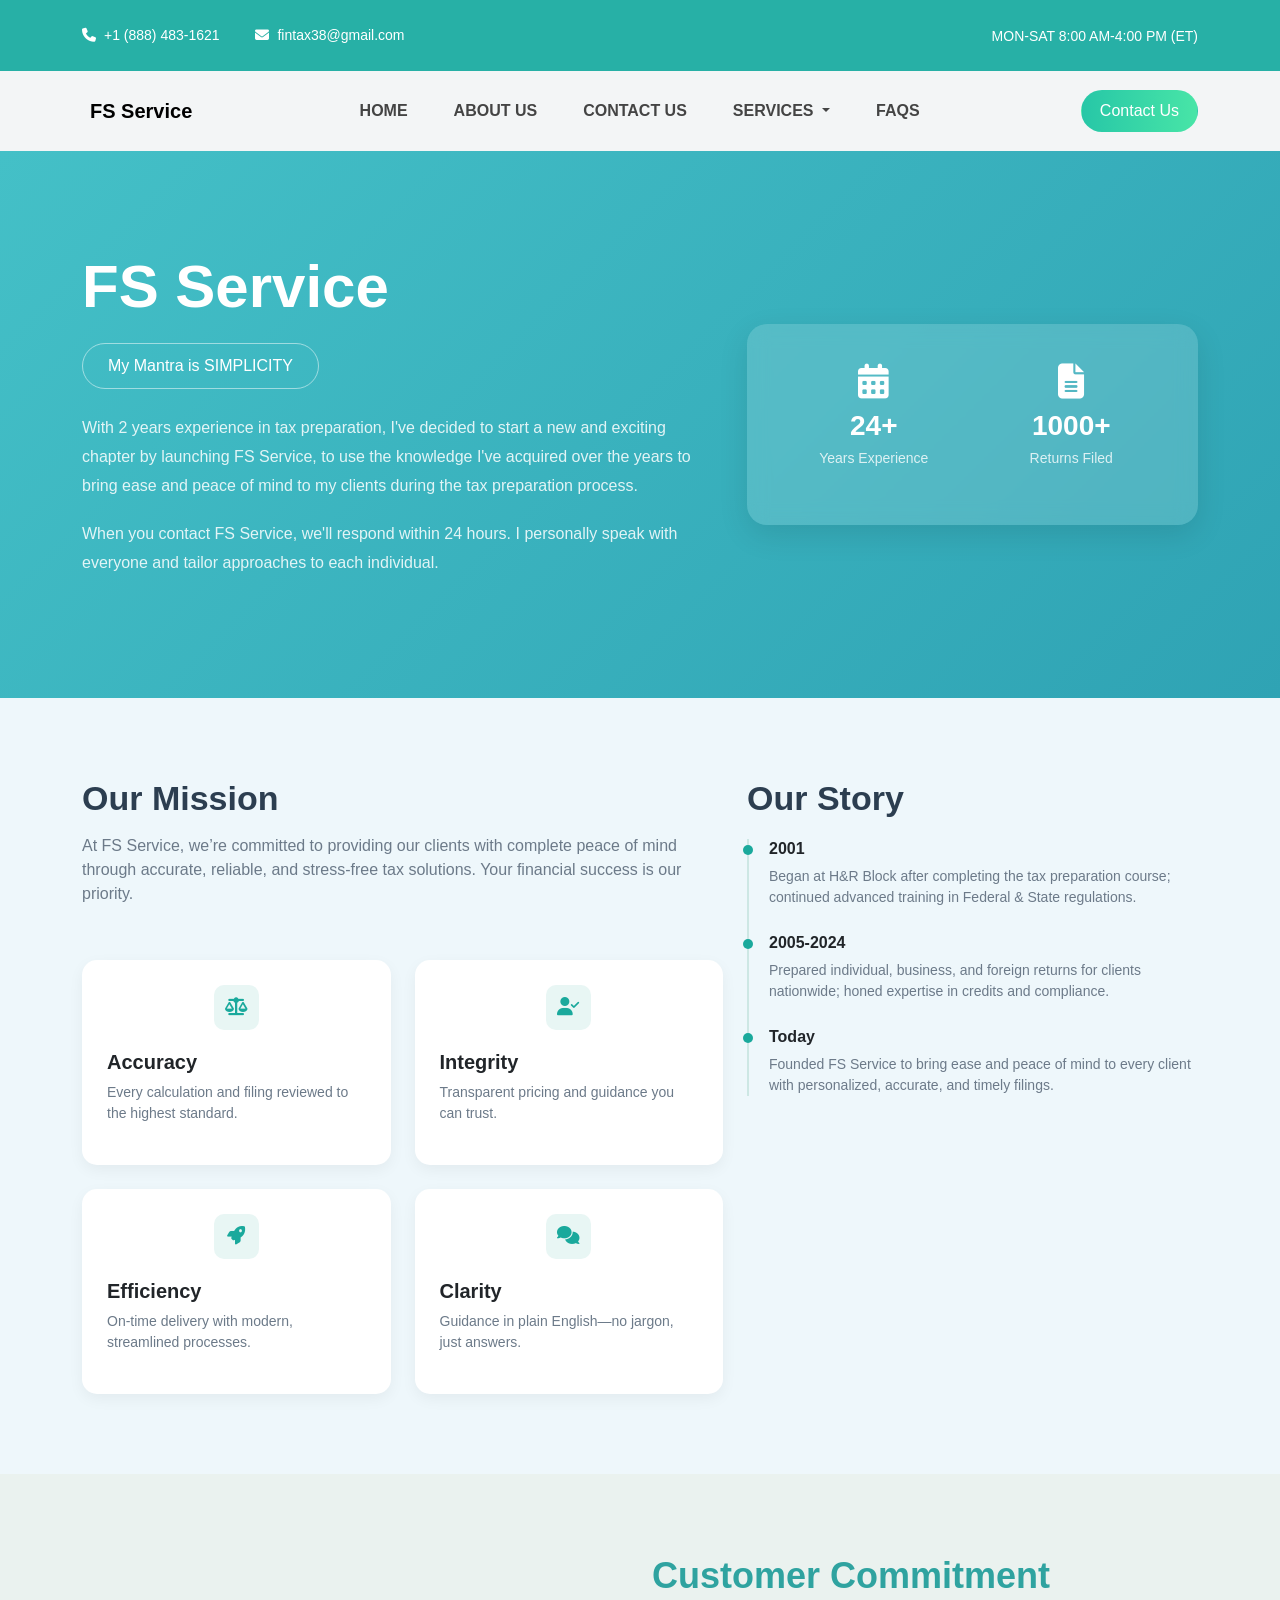
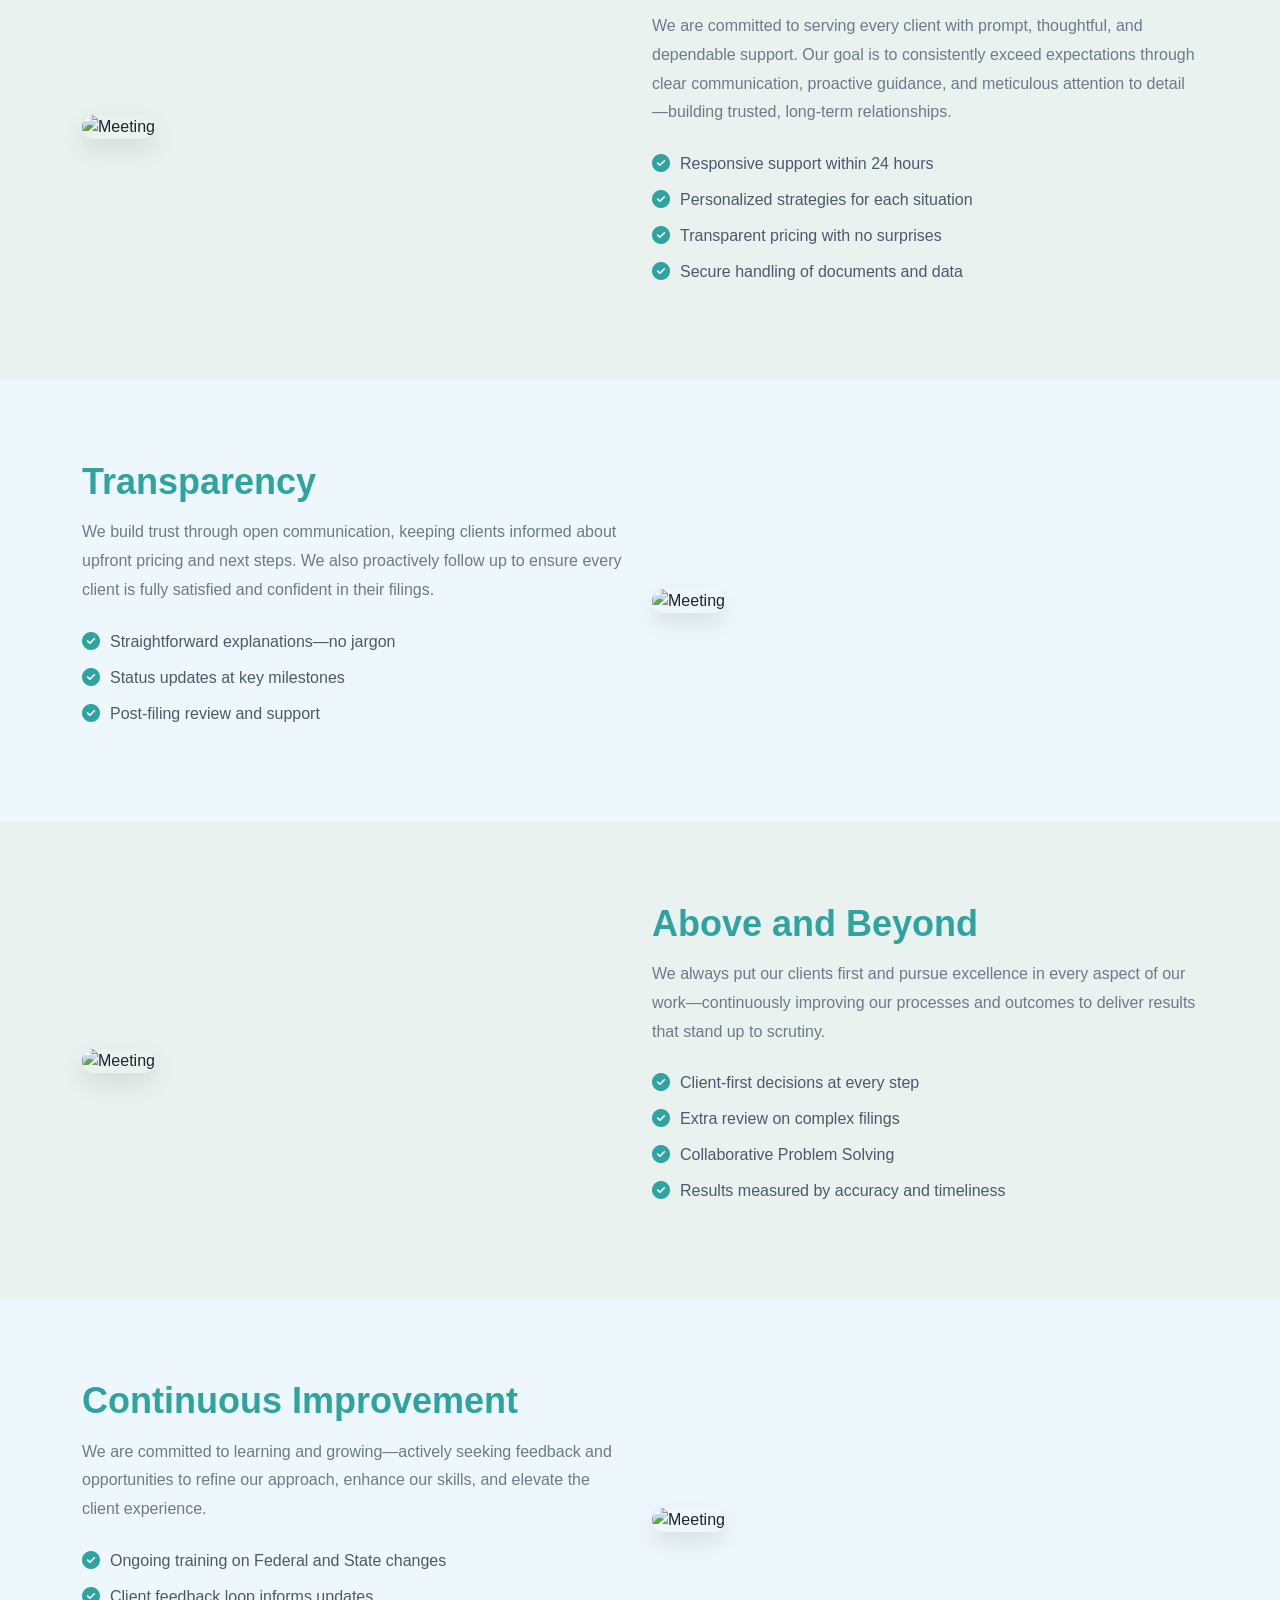
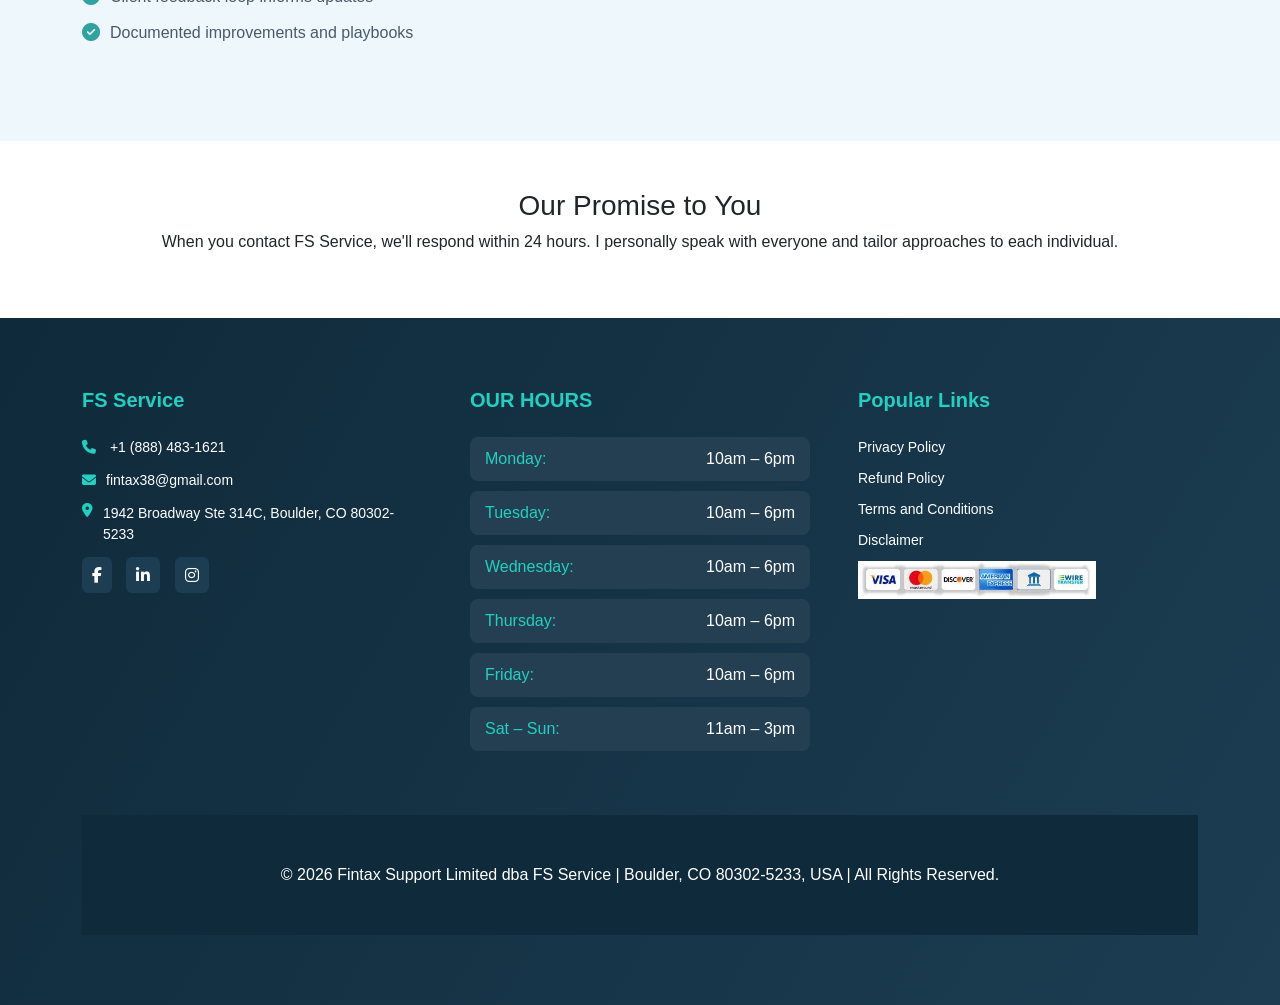
==== commit 4096a17e: "new update" ====
--- a/about.html
+++ b/about.html
@@ -554,7 +554,7 @@
 </div>
 
 <div class="text-center mt-5  py-5" style="background-color:#0f2a3a;">
-    © 2020-2025  FS Service. Boulder, CO 80302-5233, USA. All Rights Reserved.
+    © 2026 Fintax Support Limited dba FS Service | Boulder, CO 80302-5233, USA | All Rights Reserved.
 </div>
 
 </div>
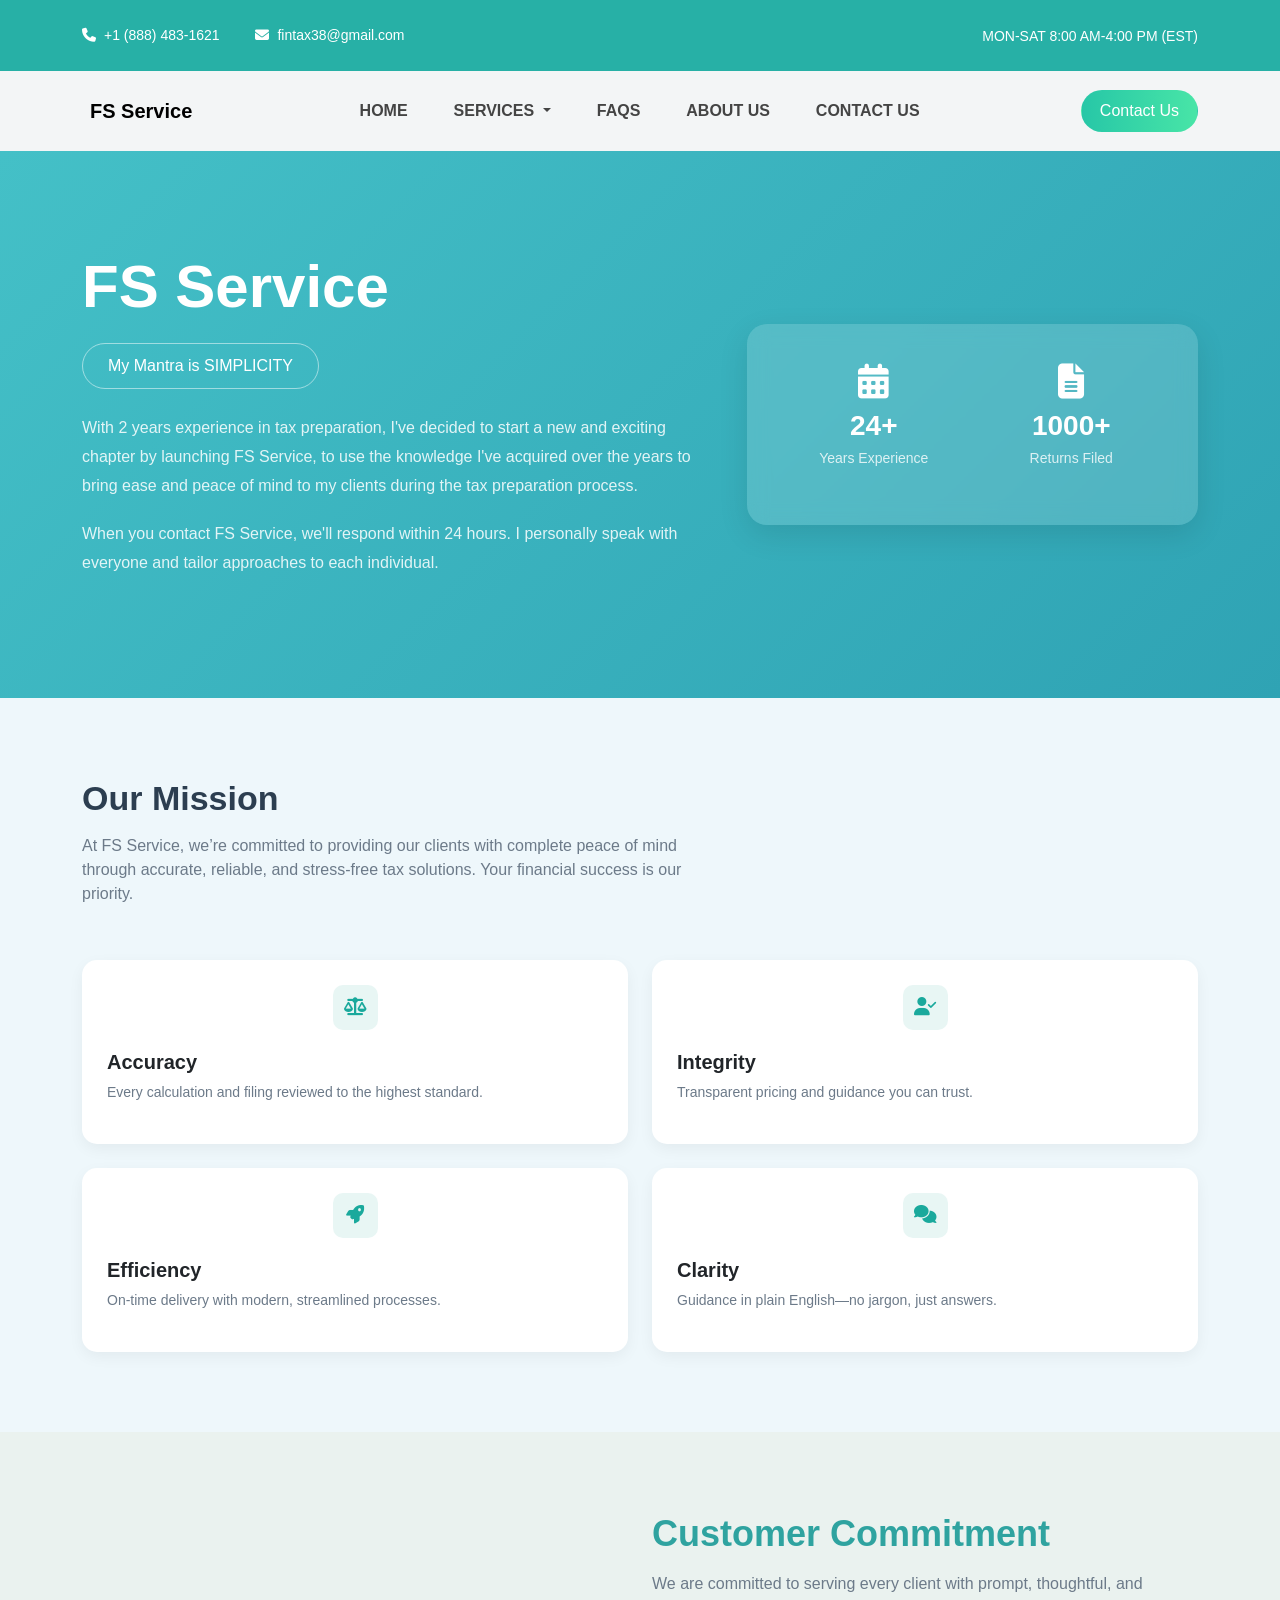
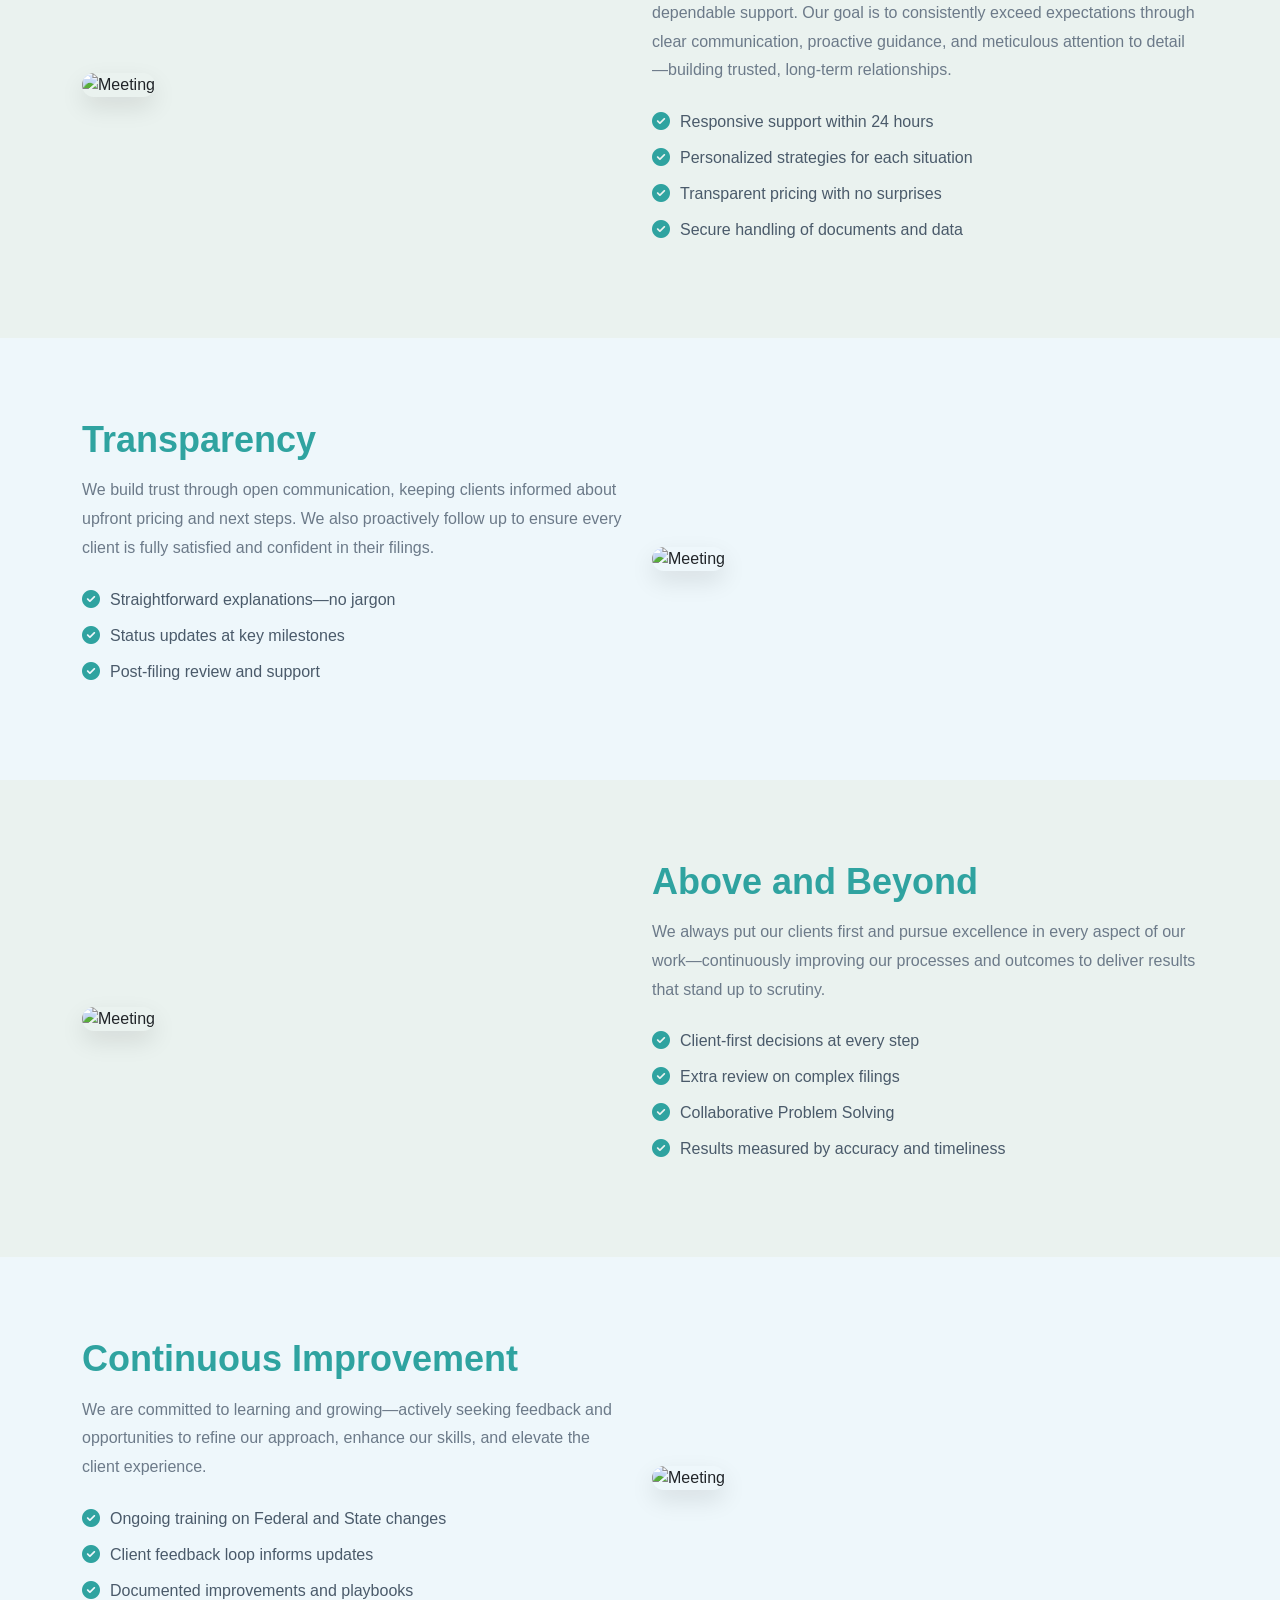
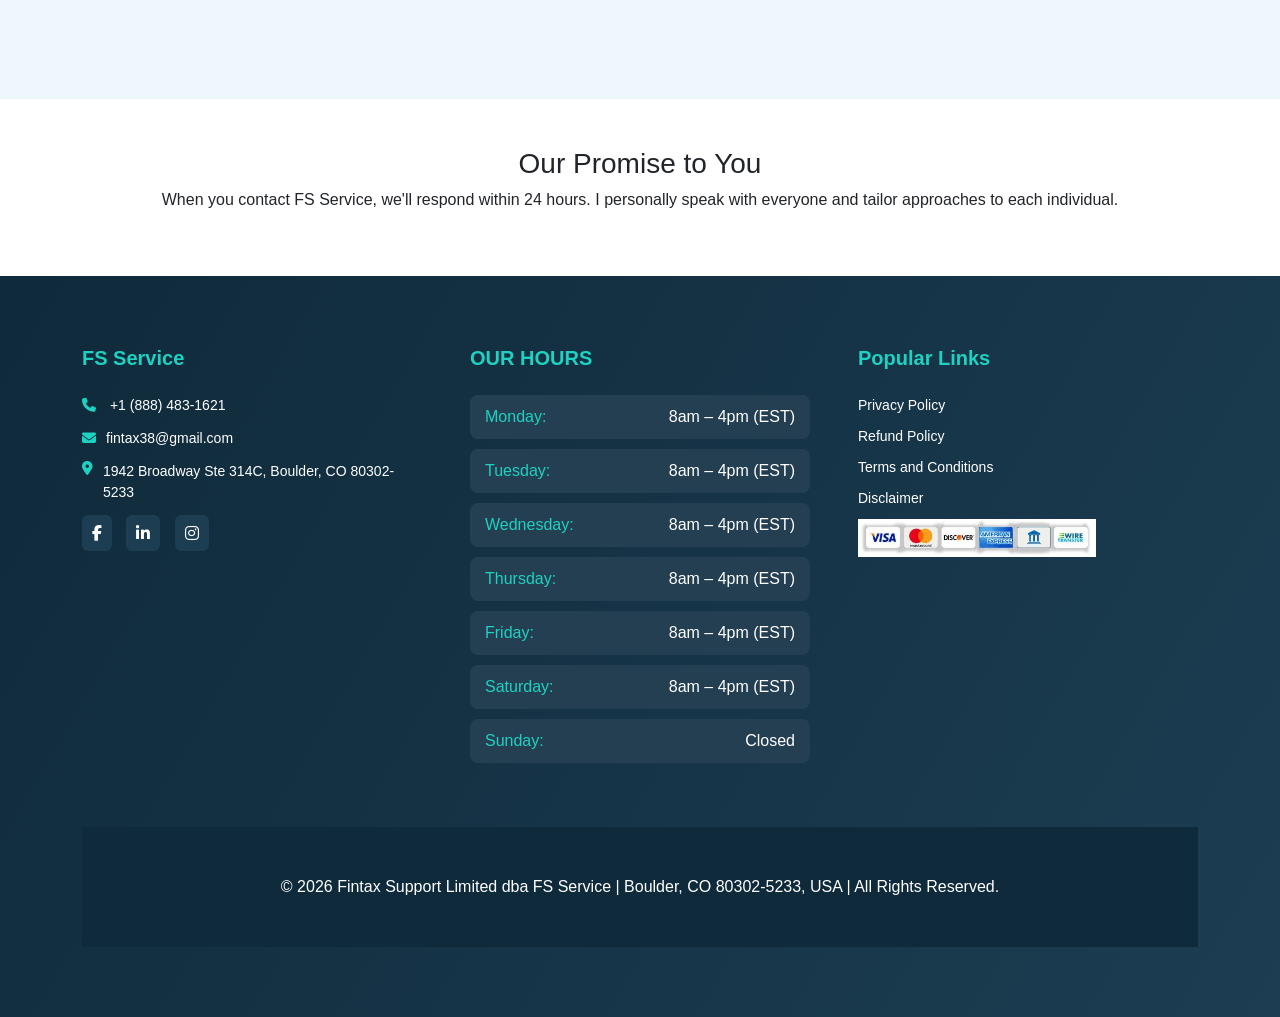
==== commit 528b2d05: "new update" ====
--- a/about.html
+++ b/about.html
@@ -26,7 +26,7 @@
 </div>
 
 <div class="top-social">
-<p>MON-SAT 8:00 AM-4:00 PM (ET)</p>
+<p>MON-SAT 8:00 AM-4:00 PM (EST)</p>
 </div>
 
 </div>
@@ -49,8 +49,6 @@
 
 <ul class="navbar-nav mx-auto">
 <li class="nav-item"><a class="nav-link" href="/">HOME</a></li>
-<li class="nav-item"><a class="nav-link" href="about.html">ABOUT US</a></li>
-<li class="nav-item"><a class="nav-link" href="contact.html">CONTACT US</a></li>
 <li class="nav-item dropdown">
     <a class="nav-link dropdown-toggle" href="#" id="resourcesDropdown" 
        role="button" data-bs-toggle="dropdown" aria-expanded="false">
@@ -64,6 +62,8 @@
     </ul>
 </li>
 <li class="nav-item"><a class="nav-link" href="faqs.html">FAQS</a></li>
+<li class="nav-item"><a class="nav-link" href="about.html">ABOUT US</a></li>
+<li class="nav-item"><a class="nav-link" href="contact.html">CONTACT US</a></li>
 </ul>
 
 <div class="nav-buttons">
@@ -139,7 +139,7 @@
 <div class="row">
 
 <!-- LEFT SIDE -->
-<div class="col-lg-7">
+<div class="col-lg-12">
 
 <h2 class="section-title">Our Mission</h2>
 
@@ -197,31 +197,7 @@
 </div>
 
 
-<!-- RIGHT SIDE -->
-<div class="col-lg-5">
-
-<h2 class="section-title">Our Story</h2>
-
-<div class="timeline">
-
-<div class="timeline-item">
-<h6>2001</h6>
-<p>Began at H&R Block after completing the tax preparation course; continued advanced training in Federal & State regulations.</p>
-</div>
-
-<div class="timeline-item">
-<h6>2005-2024</h6>
-<p>Prepared individual, business, and foreign returns for clients nationwide; honed expertise in credits and compliance.</p>
-</div>
-
-<div class="timeline-item">
-<h6>Today</h6>
-<p>Founded  FS Service to bring ease and peace of mind to every client with personalized, accurate, and timely filings.</p>
-</div>
-
-</div>
-
-</div>
+
 
 </div>
 
@@ -501,17 +477,19 @@
 
 <ul class="hours">
 
-<li><span>Monday:</span> 10am – 6pm</li>
-
-<li><span>Tuesday:</span> 10am – 6pm</li>
-
-<li><span>Wednesday:</span> 10am – 6pm</li>
-
-<li><span>Thursday:</span> 10am – 6pm</li>
-
-<li><span>Friday:</span> 10am – 6pm</li>
-
-<li><span>Sat – Sun:</span> 11am – 3pm</li>
+<li><span>Monday:</span> 8am – 4pm (EST)</li>
+
+<li><span>Tuesday:</span> 8am – 4pm (EST)</li>
+
+<li><span>Wednesday:</span> 8am – 4pm (EST)</li>
+
+<li><span>Thursday:</span> 8am – 4pm (EST)</li>
+
+<li><span>Friday:</span> 8am – 4pm (EST)</li>
+
+<li><span>Saturday:</span> 8am – 4pm (EST)</li>
+
+<li><span>Sunday:</span> Closed</li>
 
 </ul>
 
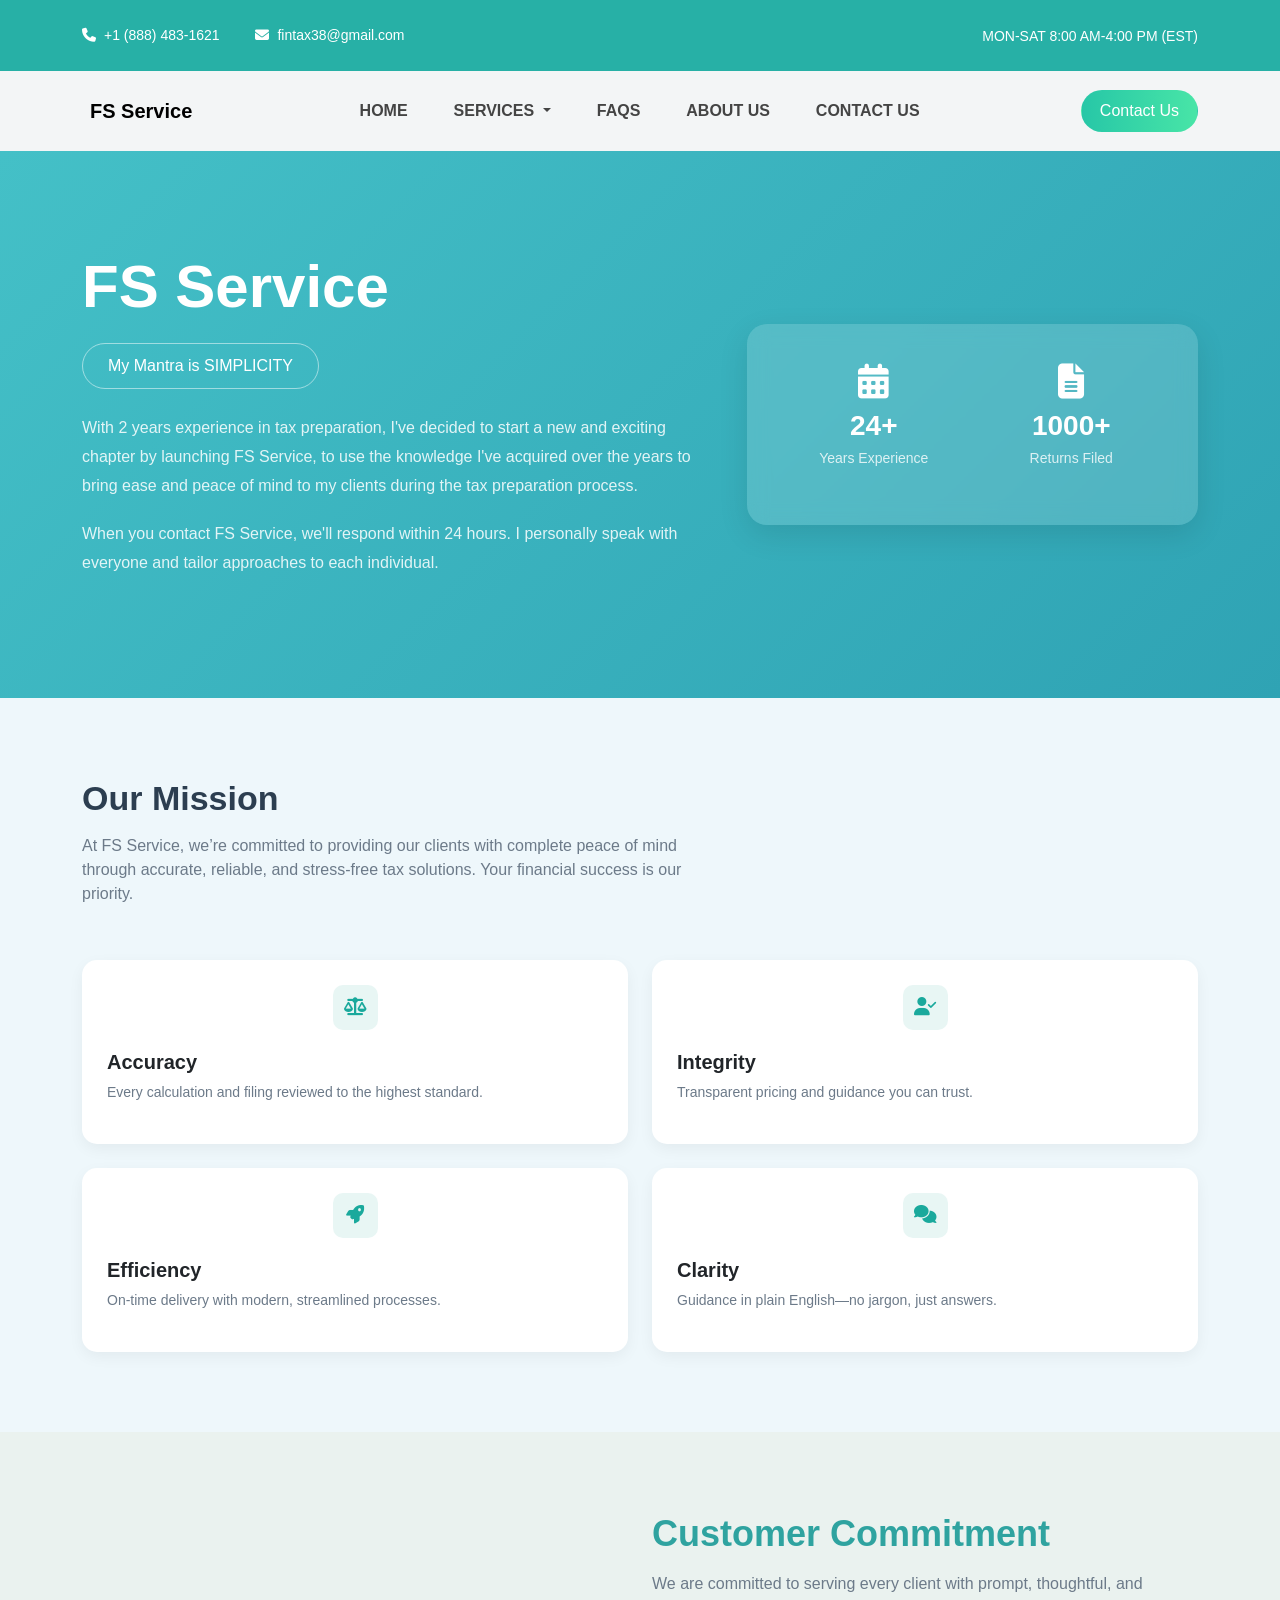
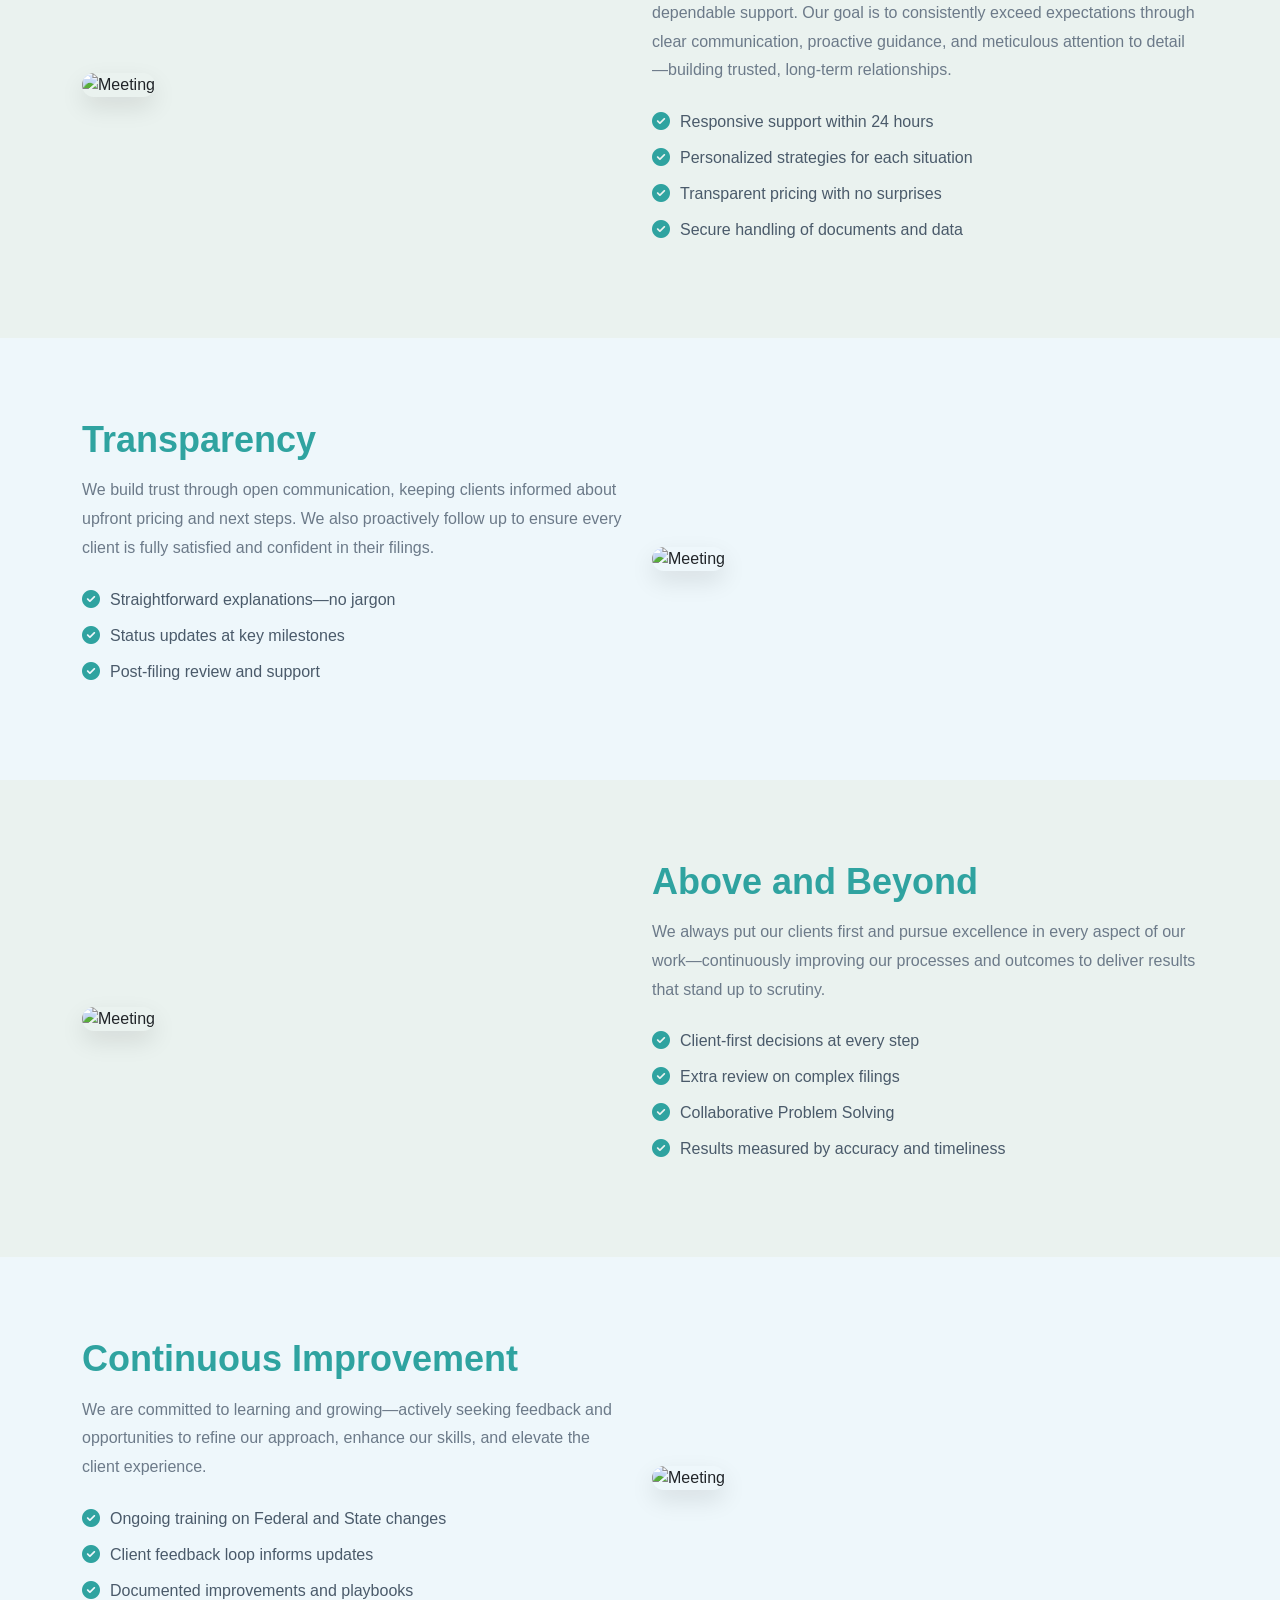
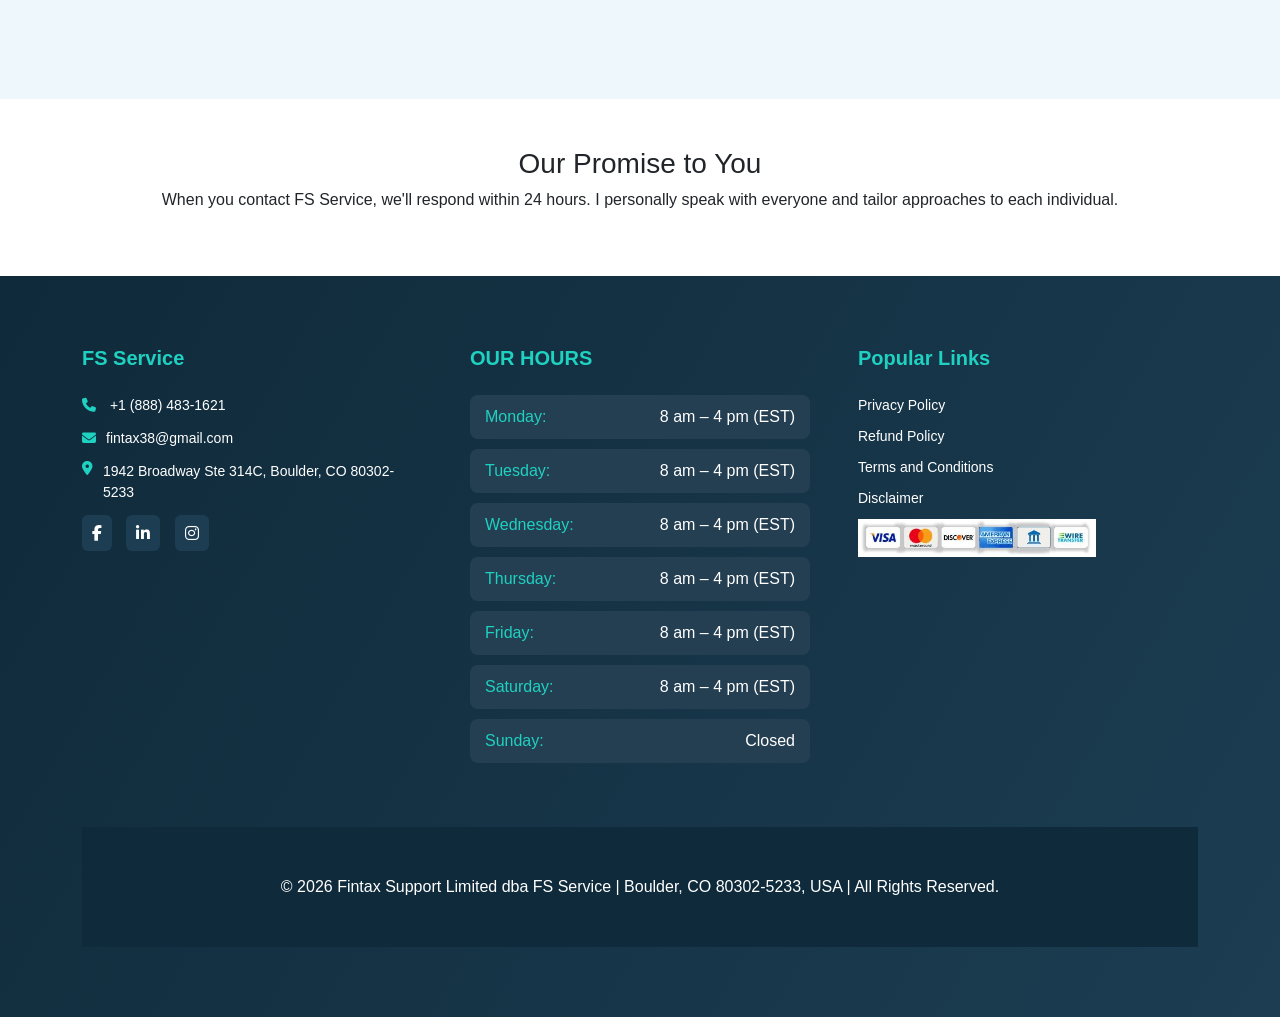
==== commit 3e00a1e3: "new updates" ====
--- a/about.html
+++ b/about.html
@@ -477,17 +477,17 @@
 
 <ul class="hours">
 
-<li><span>Monday:</span> 8am – 4pm (EST)</li>
-
-<li><span>Tuesday:</span> 8am – 4pm (EST)</li>
-
-<li><span>Wednesday:</span> 8am – 4pm (EST)</li>
-
-<li><span>Thursday:</span> 8am – 4pm (EST)</li>
-
-<li><span>Friday:</span> 8am – 4pm (EST)</li>
-
-<li><span>Saturday:</span> 8am – 4pm (EST)</li>
+<li><span>Monday:</span> 8 am – 4 pm (EST)</li>
+
+<li><span>Tuesday:</span> 8 am – 4 pm (EST)</li>
+
+<li><span>Wednesday:</span> 8 am – 4 pm (EST)</li>
+
+<li><span>Thursday:</span> 8 am – 4 pm (EST)</li>
+
+<li><span>Friday:</span> 8 am – 4 pm (EST)</li>
+
+<li><span>Saturday:</span> 8 am – 4 pm (EST)</li>
 
 <li><span>Sunday:</span> Closed</li>
 
